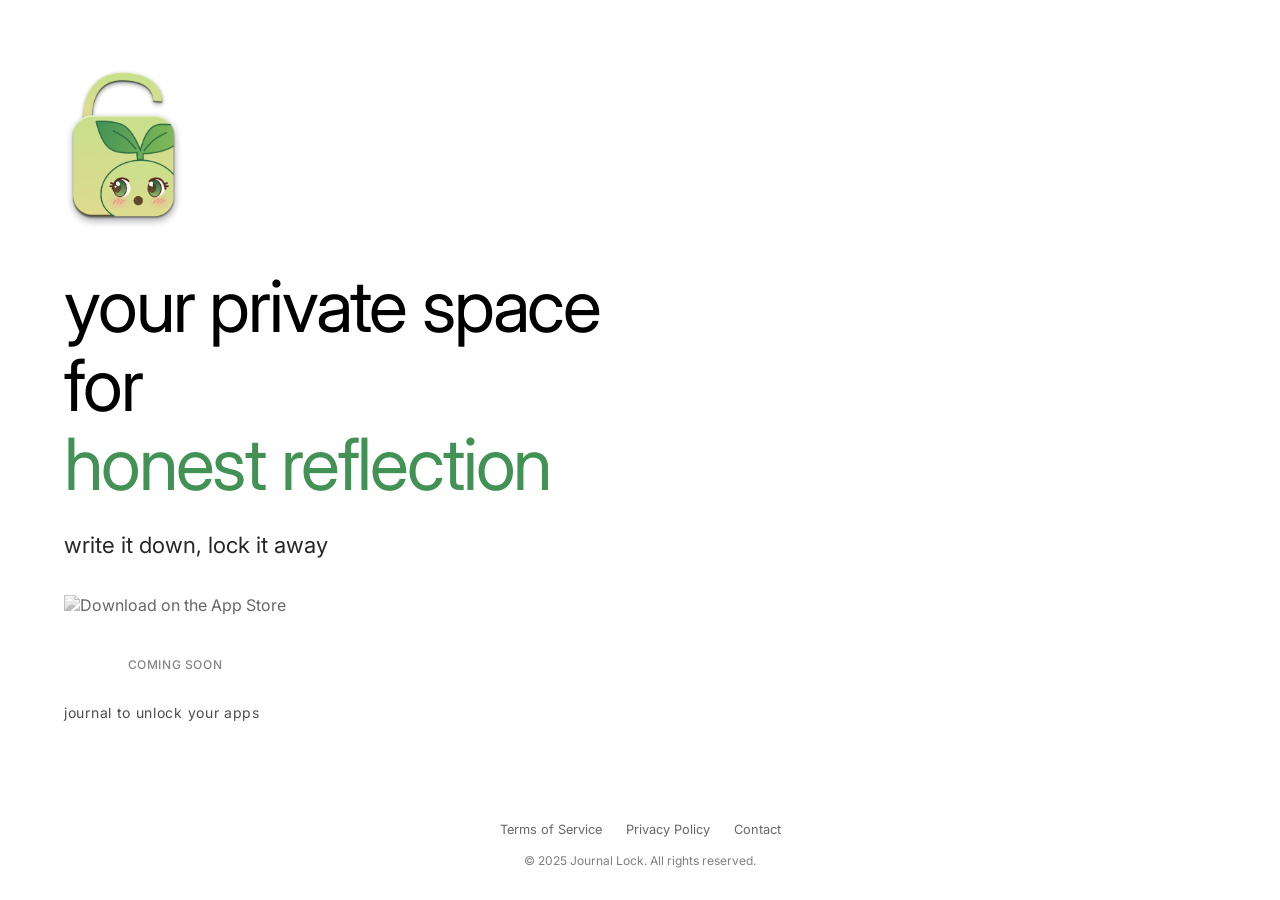
==== index.html @ 75b45924 "Initial commit: Journal Lock landing page Co-Authored-By: Claude Opus 4.6 <noreply@anthropic.com>" ====
<!DOCTYPE html>
<html lang="en">
  <head>
    <!-- Google Analytics -->
    <script async src="https://www.googletagmanager.com/gtag/js?id=G-XXXXXXXXXX"></script>
    <script>
      window.dataLayer = window.dataLayer || [];
      function gtag(){dataLayer.push(arguments);}
      gtag('js', new Date());
      gtag('config', 'G-XXXXXXXXXX');
    </script>
    <meta charset="UTF-8" />
    <meta name="viewport" content="width=device-width, initial-scale=1.0" />
    <title>Journal Lock - Your Thoughts, Secured</title>
    <meta
      name="description"
      content="Journal Lock helps you build a daily journaling habit by keeping your thoughts private and secure. Block distracting apps until you complete your daily journal entry."
    />
    <meta name="keywords" content="journaling, private diary, app blocker, habit building, daily reflection, mindfulness, personal growth, secure journal" />
    <meta name="author" content="Journal Lock" />
    <meta name="theme-color" content="#429155" />

    <!-- Favicons -->
    <link rel="icon" type="image/x-icon" href="/favicon.ico" />
    <link rel="icon" type="image/png" sizes="32x32" href="/favicon-32x32.png" />
    <link rel="icon" type="image/png" sizes="16x16" href="/favicon-16x16.png" />
    <link rel="apple-touch-icon" sizes="180x180" href="/apple-touch-icon.png" />
    <link rel="manifest" href="/site.webmanifest" />

    <!-- Open Graph -->
    <meta property="og:title" content="Journal Lock - Your Thoughts, Secured" />
    <meta
      property="og:description"
      content="Journal Lock helps you build a daily journaling habit by keeping your thoughts private and secure. Block distracting apps until you complete your daily journal entry."
    />
    <meta property="og:type" content="website" />
    <meta property="og:site_name" content="Journal Lock" />

    <!-- Twitter -->
    <meta name="twitter:card" content="summary_large_image" />
    <meta name="twitter:title" content="Journal Lock - Your Thoughts, Secured" />
    <meta
      name="twitter:description"
      content="Journal Lock helps you build a daily journaling habit by keeping your thoughts private and secure. Block distracting apps until you complete your daily journal entry."
    />

    <link rel="preconnect" href="https://fonts.googleapis.com" />
    <link rel="preconnect" href="https://fonts.gstatic.com" crossorigin />
    <link
      href="https://fonts.googleapis.com/css2?family=Inter:wght@300;400;500;600;700&display=swap"
      rel="stylesheet"
    />

    <style>
      * {
        margin: 0;
        padding: 0;
        box-sizing: border-box;
      }

      :root {
        --primary: #429155;
        --primary-light: #4da363;
        --secondary: #7bc08b;
        --bg-dark: #1e5630;
        --bg-light: #f0f9f2;
        --accent: #f59e0b;
        --text-light: #ffffff;
        --text-dark: #1e5630;
      }

      html {
        scroll-behavior: smooth;
      }

      body {
        font-family: "Inter", -apple-system, BlinkMacSystemFont, "Segoe UI",
          Roboto, sans-serif;
        background: #ffffff;
        min-height: 100vh;
        display: flex;
        flex-direction: column;
        color: #000000;
        overflow-x: hidden;
      }

      /* Sparkle animation */
      .sparkles {
        position: fixed;
        top: 0;
        left: 0;
        width: 100%;
        height: 100%;
        pointer-events: none;
        overflow: hidden;
        z-index: 0;
      }

      .sparkle {
        position: absolute;
        width: 4px;
        height: 4px;
        background: var(--accent);
        border-radius: 50%;
        animation: sparkle 3s ease-in-out infinite;
        opacity: 0;
      }

      @keyframes sparkle {
        0%,
        100% {
          opacity: 0;
          transform: scale(0);
        }
        50% {
          opacity: 1;
          transform: scale(1);
        }
      }

      .sparkle:nth-child(1) {
        top: 10%;
        left: 20%;
        animation-delay: 0s;
      }
      .sparkle:nth-child(2) {
        top: 20%;
        left: 80%;
        animation-delay: 0.5s;
      }
      .sparkle:nth-child(3) {
        top: 60%;
        left: 10%;
        animation-delay: 1s;
      }
      .sparkle:nth-child(4) {
        top: 70%;
        left: 90%;
        animation-delay: 1.5s;
      }
      .sparkle:nth-child(5) {
        top: 30%;
        left: 50%;
        animation-delay: 2s;
      }
      .sparkle:nth-child(6) {
        top: 80%;
        left: 30%;
        animation-delay: 0.3s;
      }
      .sparkle:nth-child(7) {
        top: 15%;
        left: 60%;
        animation-delay: 0.8s;
      }
      .sparkle:nth-child(8) {
        top: 50%;
        left: 85%;
        animation-delay: 1.3s;
      }
      .sparkle:nth-child(9) {
        top: 85%;
        left: 70%;
        animation-delay: 1.8s;
      }
      .sparkle:nth-child(10) {
        top: 40%;
        left: 15%;
        animation-delay: 2.3s;
      }

      main {
        flex: 1;
        display: flex;
        align-items: center;
        justify-content: center;
        padding: 2rem 4rem;
        position: relative;
        z-index: 1;
        max-width: 1400px;
        margin: 0 auto;
        width: 100%;
        gap: 4rem;
      }

      .hero {
        flex: 1;
        max-width: 550px;
        animation: fadeInUp 1s ease-out;
      }

      @keyframes fadeInUp {
        from {
          opacity: 0;
          transform: translateY(30px);
        }
        to {
          opacity: 1;
          transform: translateY(0);
        }
      }

      .logo {
        margin-bottom: 2rem;
      }

      .logo img {
        width: 120px;
        height: auto;
      }

      .headline {
        font-size: clamp(2.5rem, 6vw, 4.5rem);
        font-weight: 400;
        line-height: 1.1;
        margin-bottom: 1.5rem;
        letter-spacing: -0.03em;
      }

      .headline .highlight {
        color: var(--primary);
        display: block;
      }

      .subheadline {
        font-size: clamp(1.1rem, 2vw, 1.4rem);
        font-weight: 400;
        opacity: 0.85;
        margin-bottom: 2rem;
        line-height: 1.6;
      }

      .phone-section {
        flex: 1;
        display: flex;
        align-items: center;
        justify-content: center;
        animation: fadeInUp 1s ease-out 0.2s both;
      }

      .phone-container {
        border-radius: 40px;
        overflow: hidden;
        display: flex;
        align-items: center;
        justify-content: center;
      }

      .phone-container video {
        width: 100%;
        max-width: 400px;
        height: auto;
        display: block;
        border-radius: 40px;
      }

      .cta-button {
        display: inline-flex;
        flex-direction: column;
        align-items: center;
        gap: 0.5rem;
        cursor: not-allowed;
        opacity: 0.6;
      }

      .cta-button img {
        height: 54px;
        width: auto;
        filter: grayscale(100%);
      }

      .cta-button .coming-soon {
        font-size: 0.75rem;
        font-weight: 500;
        letter-spacing: 0.05em;
        text-transform: uppercase;
        opacity: 0.8;
      }

      .tagline {
        font-size: 0.875rem;
        font-weight: 400;
        opacity: 0.7;
        letter-spacing: 0.05em;
        margin-top: 2rem;
      }

      footer {
        padding: 2rem;
        text-align: center;
        position: relative;
        z-index: 1;
      }

      .footer-links {
        display: flex;
        justify-content: center;
        gap: 1.5rem;
        flex-wrap: wrap;
        margin-bottom: 1rem;
      }

      .footer-links a {
        color: #000000;
        text-decoration: none;
        font-size: 0.8rem;
        opacity: 0.6;
        transition: opacity 0.3s ease;
      }

      .footer-links a:hover {
        opacity: 1;
      }

      .copyright {
        font-size: 0.75rem;
        opacity: 0.5;
      }

      /* Tablet */
      @media (max-width: 1024px) {
        main {
          padding: 2rem;
          gap: 2rem;
        }

        .phone-container video {
          max-width: 340px;
        }
      }

      /* Mobile */
      @media (max-width: 768px) {
        main {
          flex-direction: column;
          padding: 2rem 1.5rem;
          gap: 2.5rem;
          text-align: center;
        }

        .hero {
          order: 1;
        }

        .logo {
          text-align: center;
        }

        .logo img {
          width: 100px;
        }

        .phone-section {
          order: 2;
        }

        .phone-container {
          border-radius: 30px;
        }

        .phone-container video {
          max-width: 280px;
          border-radius: 30px;
        }

        .footer-links {
          gap: 1rem;
        }
      }
    </style>
  </head>
  <body>
    <!-- Sparkle effects -->
    <div class="sparkles">
      <div class="sparkle"></div>
      <div class="sparkle"></div>
      <div class="sparkle"></div>
      <div class="sparkle"></div>
      <div class="sparkle"></div>
      <div class="sparkle"></div>
      <div class="sparkle"></div>
      <div class="sparkle"></div>
      <div class="sparkle"></div>
      <div class="sparkle"></div>
    </div>

    <main>
      <div class="hero">
        <div class="logo">
          <img src="journal-lock.png" alt="Journal Lock" />
        </div>

        <h1 class="headline">your private space for<span class="highlight">honest reflection</span></h1>

        <p class="subheadline">write it down, lock it away</p>

        <div class="cta-button">
          <img
            src="https://developer.apple.com/assets/elements/badges/download-on-the-app-store.svg"
            alt="Download on the App Store"
          />
          <span class="coming-soon">Coming Soon</span>
        </div>

        <p class="tagline">journal to unlock your apps</p>
      </div>

      <div class="phone-section">
        <div class="phone-container">
          <video autoplay loop muted playsinline>
            <source src="journal_lock_demo_web.mp4" type="video/mp4" />
          </video>
        </div>
      </div>
    </main>

    <footer>
      <nav class="footer-links">
        <a href="terms.html">Terms of Service</a>
        <a href="privacy.html">Privacy Policy</a>
        <a href="mailto:support@journallock.app">Contact</a>
      </nav>
      <p class="copyright">&copy; 2025 Journal Lock. All rights reserved.</p>
    </footer>
  </body>
</html>
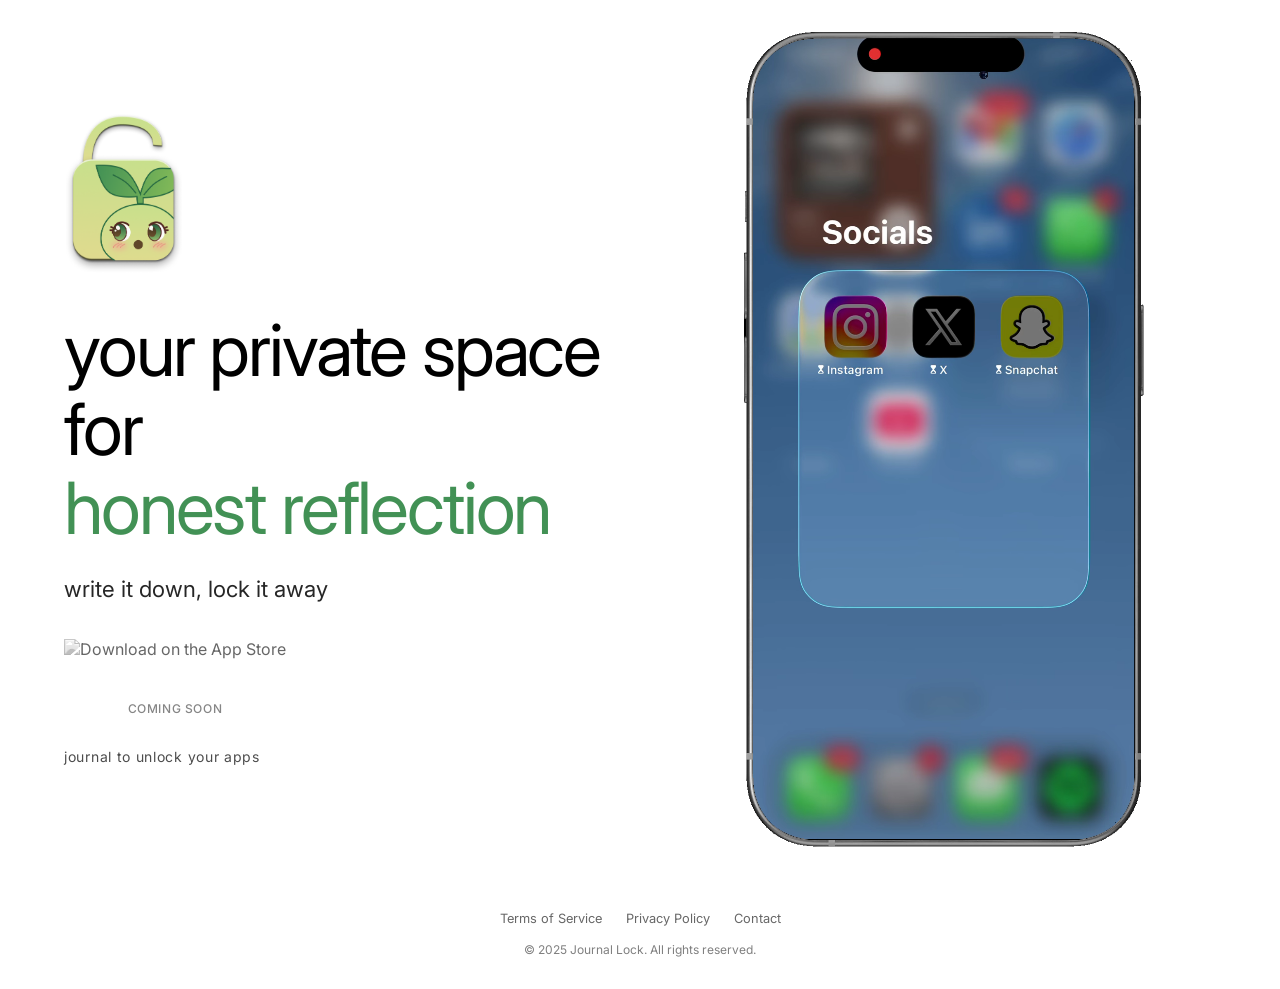
==== commit f5147333: "Update hero video to transparent WebM promo Switch from journal_lock_demo_web.mp4 to journal_lock_pr" ====
--- a/index.html
+++ b/index.html
@@ -244,6 +244,7 @@
         display: flex;
         align-items: center;
         justify-content: center;
+        background: transparent;
       }
 
       .phone-container video {
@@ -252,6 +253,7 @@
         height: auto;
         display: block;
         border-radius: 40px;
+        background: transparent;
       }
 
       .cta-button {
@@ -408,7 +410,7 @@
       <div class="phone-section">
         <div class="phone-container">
           <video autoplay loop muted playsinline>
-            <source src="journal_lock_demo_web.mp4" type="video/mp4" />
+            <source src="journal_lock_promo_transparent.webm" type="video/webm" />
           </video>
         </div>
       </div>
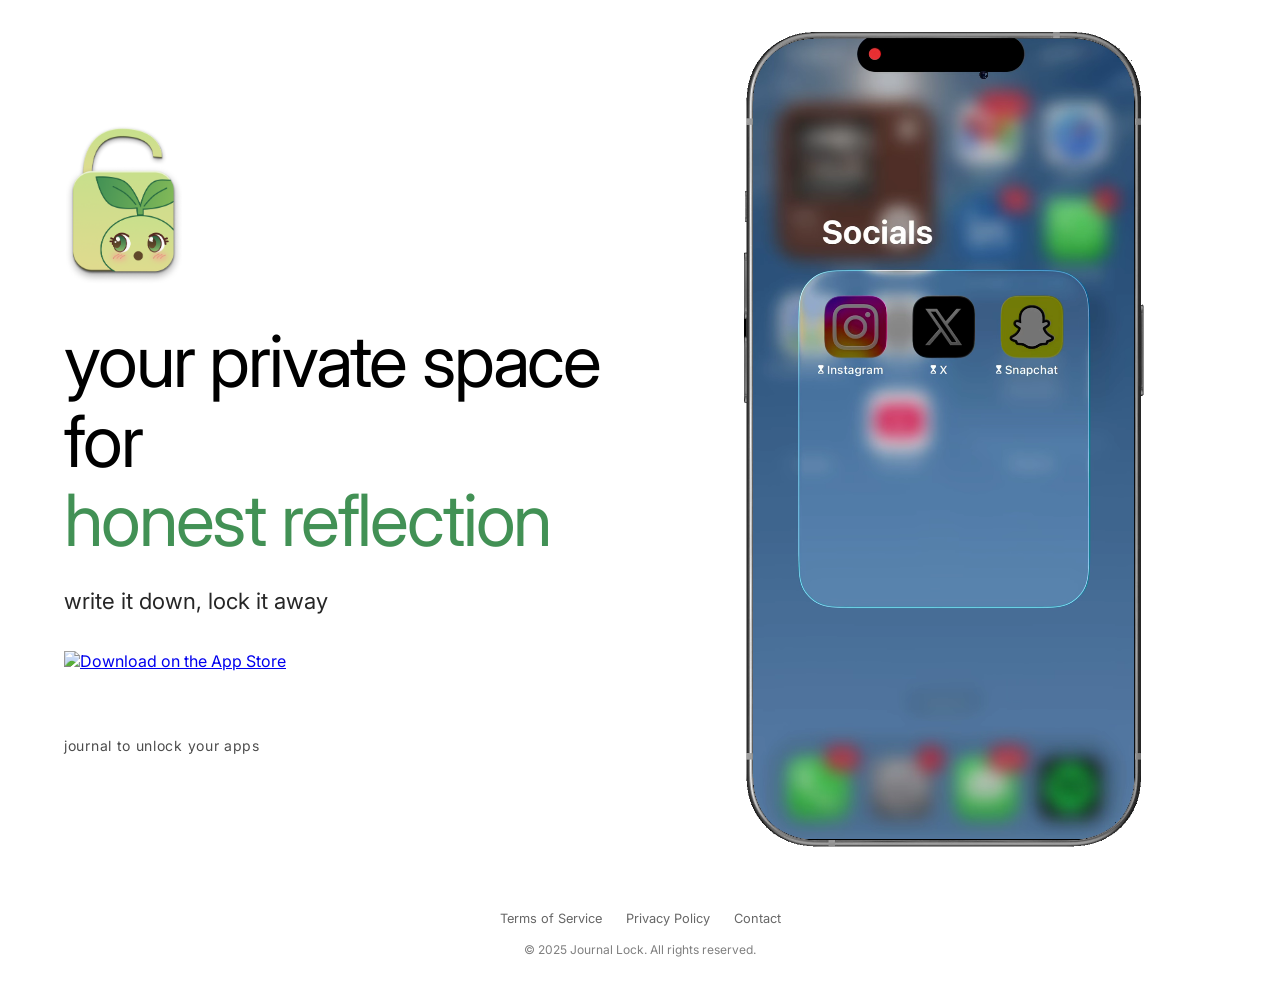
==== commit 1e900146: "Link CTA to App Store now that we're live Co-Authored-By: Claude Opus 4.6 <noreply@anthropic.com>" ====
--- a/index.html
+++ b/index.html
@@ -258,25 +258,12 @@
 
       .cta-button {
         display: inline-flex;
-        flex-direction: column;
         align-items: center;
-        gap: 0.5rem;
-        cursor: not-allowed;
-        opacity: 0.6;
       }
 
       .cta-button img {
         height: 54px;
         width: auto;
-        filter: grayscale(100%);
-      }
-
-      .cta-button .coming-soon {
-        font-size: 0.75rem;
-        font-weight: 500;
-        letter-spacing: 0.05em;
-        text-transform: uppercase;
-        opacity: 0.8;
       }
 
       .tagline {
@@ -396,13 +383,12 @@
 
         <p class="subheadline">write it down, lock it away</p>
 
-        <div class="cta-button">
+        <a class="cta-button" href="https://apps.apple.com/in/app/journallock-write-focus/id6759090015" target="_blank" rel="noopener noreferrer">
           <img
             src="https://developer.apple.com/assets/elements/badges/download-on-the-app-store.svg"
             alt="Download on the App Store"
           />
-          <span class="coming-soon">Coming Soon</span>
-        </div>
+        </a>
 
         <p class="tagline">journal to unlock your apps</p>
       </div>
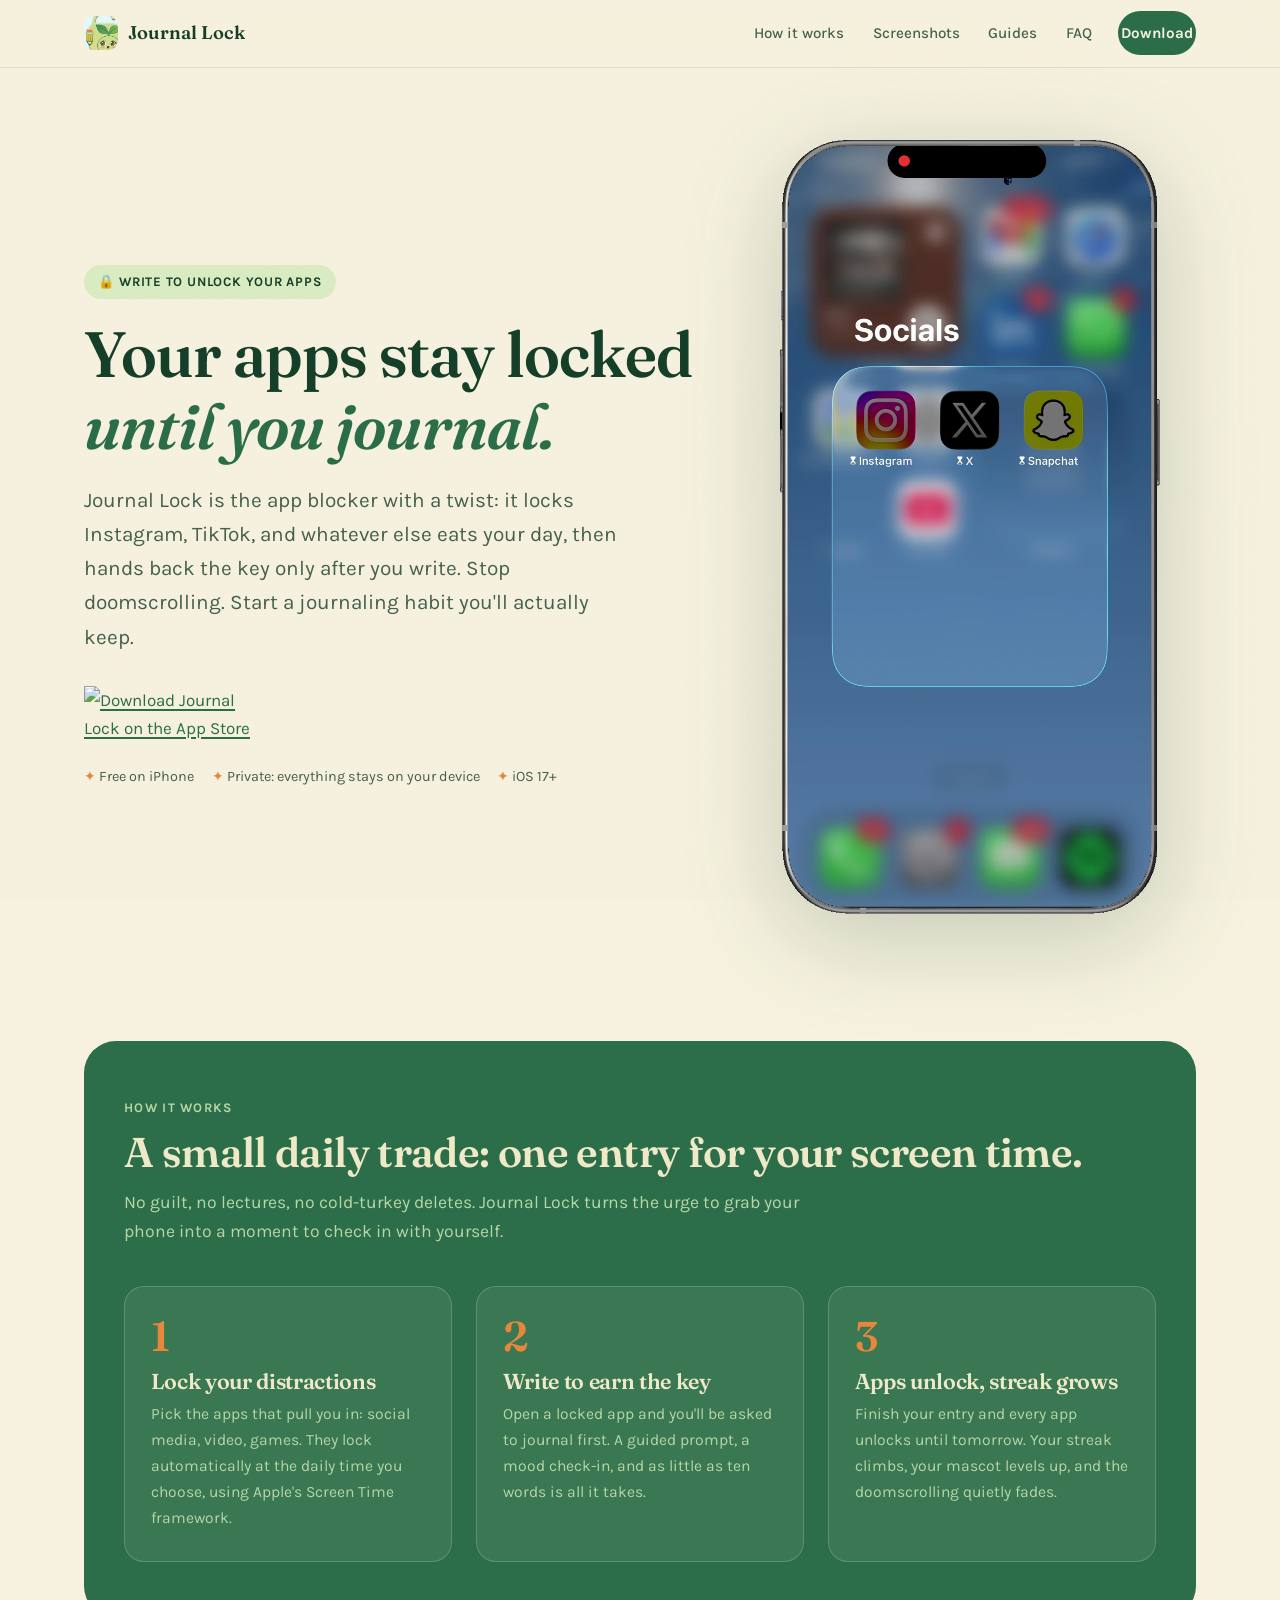
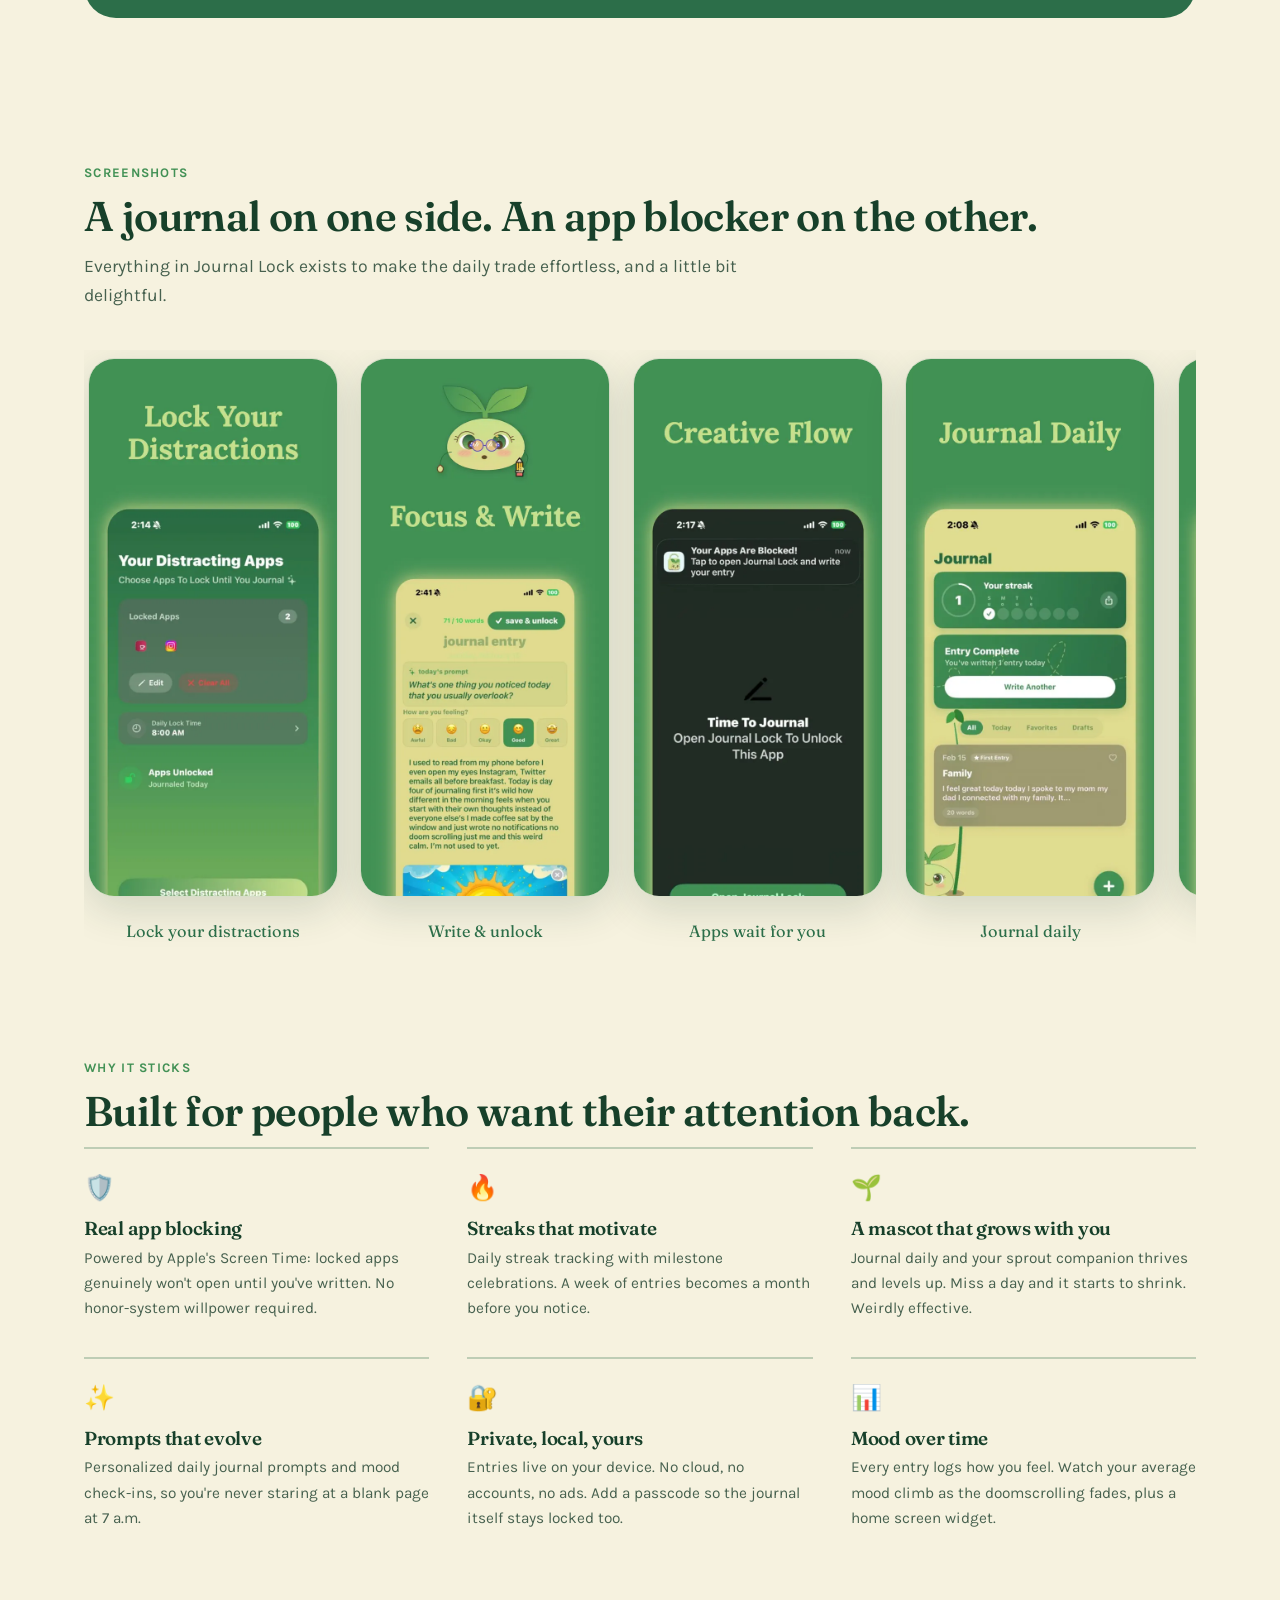
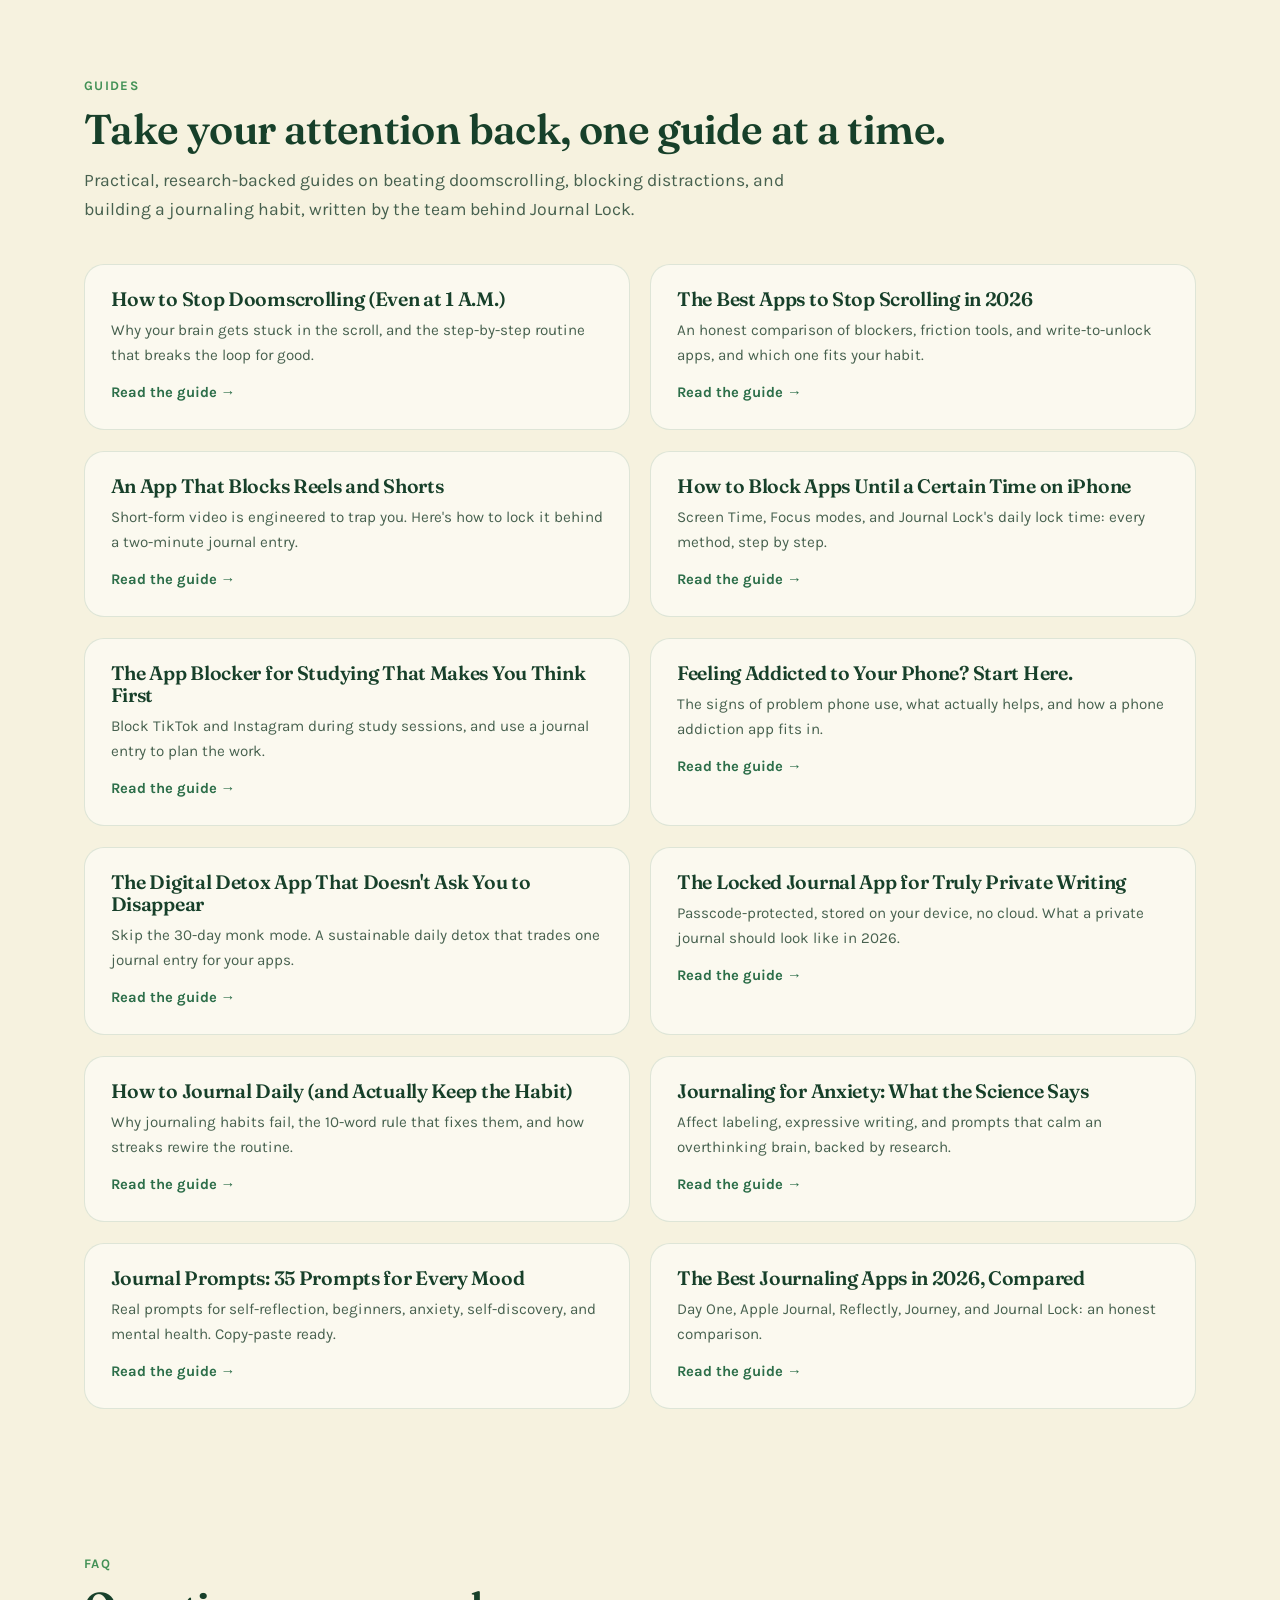
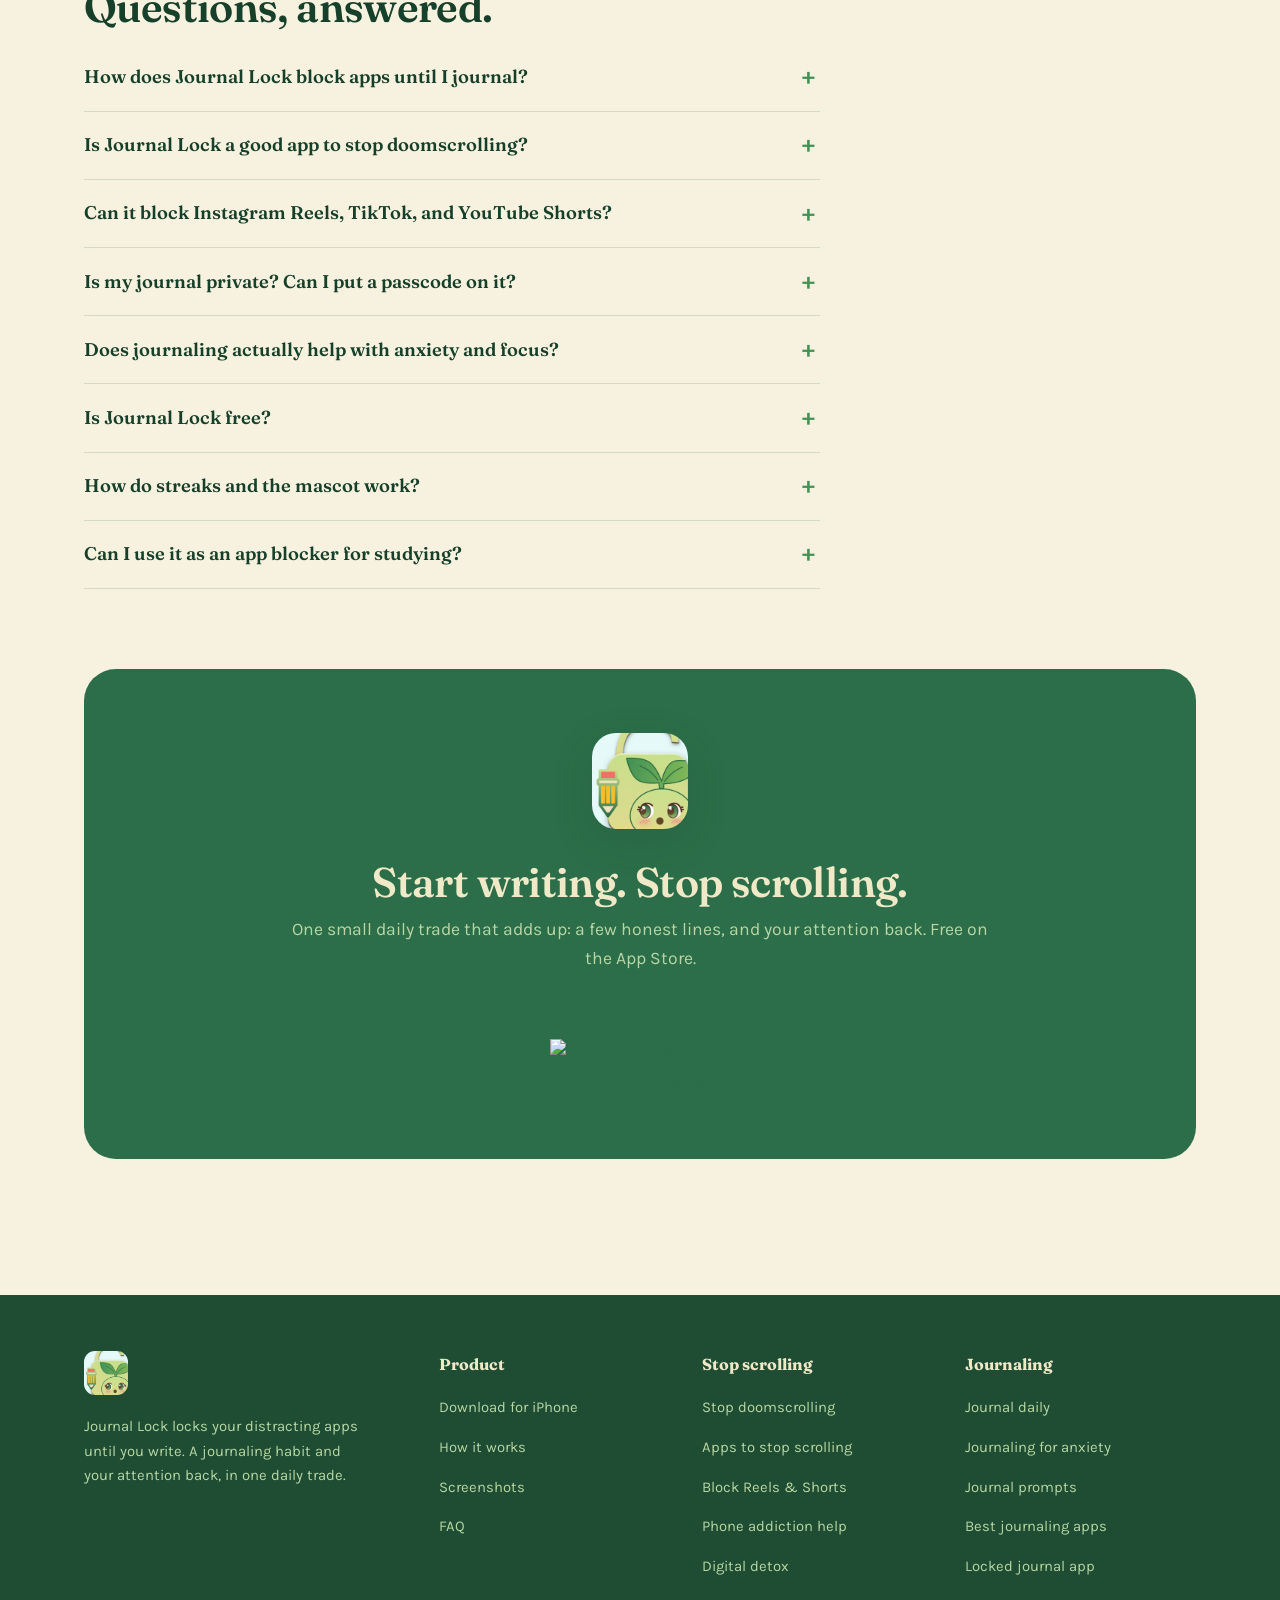
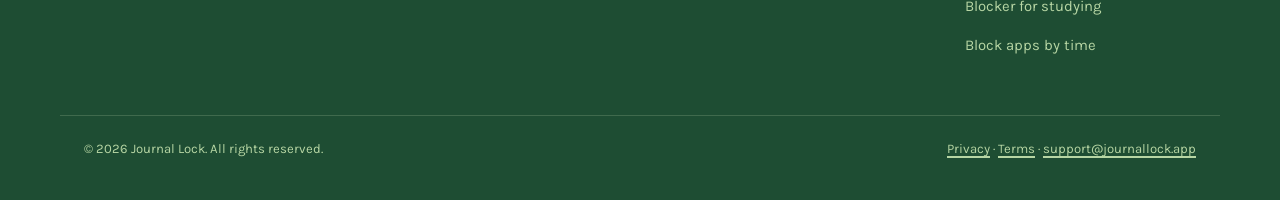
==== commit b3b545b1: "Rebuild landing page as full SEO site with 12 keyword guides Replaces the single-screen landing page" ====
--- a/index.html
+++ b/index.html
@@ -1,414 +1,517 @@
 <!DOCTYPE html>
 <html lang="en">
-  <head>
-    <!-- Google Analytics -->
-    <script async src="https://www.googletagmanager.com/gtag/js?id=G-XXXXXXXXXX"></script>
-    <script>
-      window.dataLayer = window.dataLayer || [];
-      function gtag(){dataLayer.push(arguments);}
-      gtag('js', new Date());
-      gtag('config', 'G-XXXXXXXXXX');
-    </script>
-    <meta charset="UTF-8" />
-    <meta name="viewport" content="width=device-width, initial-scale=1.0" />
-    <title>Journal Lock - Your Thoughts, Secured</title>
-    <meta
-      name="description"
-      content="Journal Lock helps you build a daily journaling habit by keeping your thoughts private and secure. Block distracting apps until you complete your daily journal entry."
-    />
-    <meta name="keywords" content="journaling, private diary, app blocker, habit building, daily reflection, mindfulness, personal growth, secure journal" />
-    <meta name="author" content="Journal Lock" />
-    <meta name="theme-color" content="#429155" />
-
-    <!-- Favicons -->
-    <link rel="icon" type="image/x-icon" href="/favicon.ico" />
-    <link rel="icon" type="image/png" sizes="32x32" href="/favicon-32x32.png" />
-    <link rel="icon" type="image/png" sizes="16x16" href="/favicon-16x16.png" />
-    <link rel="apple-touch-icon" sizes="180x180" href="/apple-touch-icon.png" />
-    <link rel="manifest" href="/site.webmanifest" />
-
-    <!-- Open Graph -->
-    <meta property="og:title" content="Journal Lock - Your Thoughts, Secured" />
-    <meta
-      property="og:description"
-      content="Journal Lock helps you build a daily journaling habit by keeping your thoughts private and secure. Block distracting apps until you complete your daily journal entry."
-    />
-    <meta property="og:type" content="website" />
-    <meta property="og:site_name" content="Journal Lock" />
-
-    <!-- Twitter -->
-    <meta name="twitter:card" content="summary_large_image" />
-    <meta name="twitter:title" content="Journal Lock - Your Thoughts, Secured" />
-    <meta
-      name="twitter:description"
-      content="Journal Lock helps you build a daily journaling habit by keeping your thoughts private and secure. Block distracting apps until you complete your daily journal entry."
-    />
-
-    <link rel="preconnect" href="https://fonts.googleapis.com" />
-    <link rel="preconnect" href="https://fonts.gstatic.com" crossorigin />
-    <link
-      href="https://fonts.googleapis.com/css2?family=Inter:wght@300;400;500;600;700&display=swap"
-      rel="stylesheet"
-    />
-
-    <style>
-      * {
-        margin: 0;
-        padding: 0;
-        box-sizing: border-box;
+<head>
+  <meta charset="UTF-8" />
+  <meta name="viewport" content="width=device-width, initial-scale=1.0" />
+  <title>Journal Lock — Lock Distracting Apps Until You Journal | Stop Doomscrolling</title>
+  <meta name="description" content="The app blocker with a twist: your apps stay locked until you write a journal entry. Stop doomscrolling and build a journaling habit that sticks. Free on iPhone." />
+  <meta name="author" content="Journal Lock" />
+  <meta name="theme-color" content="#2c6e49" />
+  <link rel="canonical" href="https://journallock.app/" />
+  <meta name="robots" content="index, follow, max-image-preview:large, max-snippet:-1" />
+
+  <!-- Favicons -->
+  <link rel="icon" type="image/x-icon" href="/favicon.ico" />
+  <link rel="icon" type="image/png" sizes="32x32" href="/favicon-32x32.png" />
+  <link rel="icon" type="image/png" sizes="16x16" href="/favicon-16x16.png" />
+  <link rel="apple-touch-icon" sizes="180x180" href="/apple-touch-icon.png" />
+  <link rel="manifest" href="/site.webmanifest" />
+
+  <!-- Open Graph -->
+  <meta property="og:title" content="Journal Lock — Lock Distracting Apps Until You Journal" />
+  <meta property="og:description" content="The app blocker with a twist: your apps stay locked until you write. Stop doomscrolling and build a journaling habit that sticks. Free on iPhone." />
+  <meta property="og:type" content="website" />
+  <meta property="og:url" content="https://journallock.app/" />
+  <meta property="og:site_name" content="Journal Lock" />
+  <meta property="og:locale" content="en_US" />
+  <meta property="og:image" content="https://journallock.app/og-image.png" />
+  <meta property="og:image:width" content="1200" />
+  <meta property="og:image:height" content="630" />
+  <meta property="og:image:alt" content="Journal Lock — your apps stay locked until you journal" />
+
+  <!-- Twitter -->
+  <meta name="twitter:card" content="summary_large_image" />
+  <meta name="twitter:title" content="Journal Lock — Lock Distracting Apps Until You Journal" />
+  <meta name="twitter:description" content="The app blocker with a twist: your apps stay locked until you write. Stop doomscrolling and build a journaling habit that sticks." />
+  <meta name="twitter:image" content="https://journallock.app/og-image.png" />
+
+  <!-- Apple Smart App Banner -->
+  <meta name="apple-itunes-app" content="app-id=6759090015" />
+
+  <link rel="preconnect" href="https://fonts.googleapis.com" />
+  <link rel="preconnect" href="https://fonts.gstatic.com" crossorigin />
+  <link href="https://fonts.googleapis.com/css2?family=Fraunces:ital,opsz,wght@0,9..144,400;0,9..144,600;1,9..144,400;1,9..144,600&family=Karla:wght@400;500;700&display=swap" rel="stylesheet" />
+  <link rel="stylesheet" href="/styles.css" />
+
+  <!-- Google Analytics -->
+  <script async src="https://www.googletagmanager.com/gtag/js?id=G-XXXXXXXXXX"></script>
+  <script>
+    window.dataLayer = window.dataLayer || [];
+    function gtag(){dataLayer.push(arguments);}
+    gtag('js', new Date());
+    gtag('config', 'G-XXXXXXXXXX');
+  </script>
+
+  <script type="application/ld+json">
+  {
+    "@context": "https://schema.org",
+    "@graph": [
+      {
+        "@type": "Organization",
+        "@id": "https://journallock.app/#org",
+        "name": "Journal Lock",
+        "url": "https://journallock.app/",
+        "logo": { "@type": "ImageObject", "url": "https://journallock.app/apple-touch-icon.png" },
+        "sameAs": ["https://apps.apple.com/us/app/journal-lock-focus-detox/id6759090015"]
+      },
+      {
+        "@type": "WebSite",
+        "@id": "https://journallock.app/#website",
+        "url": "https://journallock.app/",
+        "name": "Journal Lock",
+        "publisher": { "@id": "https://journallock.app/#org" }
+      },
+      {
+        "@type": ["MobileApplication", "SoftwareApplication"],
+        "@id": "https://journallock.app/#app",
+        "name": "Journal Lock: Focus & Detox",
+        "alternateName": "Journal Lock",
+        "operatingSystem": "iOS 17.0 or later",
+        "applicationCategory": "LifestyleApplication",
+        "description": "Journal Lock locks your most distracting apps and hands you the key only after you write a journal entry. Stop doomscrolling, reduce screen time, and build a daily journaling habit.",
+        "url": "https://journallock.app/",
+        "installUrl": "https://apps.apple.com/us/app/journal-lock-focus-detox/id6759090015",
+        "image": "https://journallock.app/apple-touch-icon.png",
+        "screenshot": [
+          "https://journallock.app/assets/screenshot-1.webp",
+          "https://journallock.app/assets/screenshot-2.webp",
+          "https://journallock.app/assets/screenshot-3.webp",
+          "https://journallock.app/assets/screenshot-4.webp"
+        ],
+        "offers": {
+          "@type": "Offer",
+          "price": "0",
+          "priceCurrency": "USD",
+          "description": "Free to download. Journal Lock Pro available as an optional subscription."
+        },
+        "author": { "@id": "https://journallock.app/#org" }
+      },
+      {
+        "@type": "WebPage",
+        "@id": "https://journallock.app/#webpage",
+        "url": "https://journallock.app/",
+        "name": "Journal Lock — Lock Distracting Apps Until You Journal",
+        "isPartOf": { "@id": "https://journallock.app/#website" },
+        "about": { "@id": "https://journallock.app/#app" }
+      },
+      {
+        "@type": "FAQPage",
+        "@id": "https://journallock.app/#faq",
+        "mainEntity": [
+          {
+            "@type": "Question",
+            "name": "How does Journal Lock block apps until I journal?",
+            "acceptedAnswer": { "@type": "Answer", "text": "Journal Lock uses Apple's Screen Time framework to lock the apps you choose at a daily time you set. When you open a locked app, you see a shield asking you to journal first. Write a short entry in Journal Lock (as little as ten words) and every locked app unlocks until your next lock time." }
+          },
+          {
+            "@type": "Question",
+            "name": "Is Journal Lock a good app to stop doomscrolling?",
+            "acceptedAnswer": { "@type": "Answer", "text": "Yes. Journal Lock is built specifically to stop doomscrolling. Instead of just blocking feeds, it replaces the scroll urge with a two-minute journaling ritual. You still get your apps back every day, but only after checking in with yourself first, which breaks the autopilot loop that drives doomscrolling." }
+          },
+          {
+            "@type": "Question",
+            "name": "Can Journal Lock block Instagram Reels, TikTok, and YouTube Shorts?",
+            "acceptedAnswer": { "@type": "Answer", "text": "Journal Lock can lock any app on your iPhone, including Instagram, TikTok, and YouTube. Lock the whole app until you've journaled; short-form video is the most common thing our users lock." }
+          },
+          {
+            "@type": "Question",
+            "name": "Is my journal private? Can I put a passcode on it?",
+            "acceptedAnswer": { "@type": "Answer", "text": "Every entry is stored locally on your device: no cloud uploads, no accounts, no data mining, no ads. You can also set a separate passcode so the journal itself stays locked away from anyone who picks up your phone." }
+          },
+          {
+            "@type": "Question",
+            "name": "Does journaling actually help with anxiety and focus?",
+            "acceptedAnswer": { "@type": "Answer", "text": "Research on 'affect labeling' shows that putting feelings into words measurably calms the brain's stress response. Consistent journaling is linked to reduced anxiety, better focus, and stronger emotional resilience. Journal Lock's job is making sure you actually do it daily." }
+          },
+          {
+            "@type": "Question",
+            "name": "Is Journal Lock free?",
+            "acceptedAnswer": { "@type": "Answer", "text": "Journal Lock is free to download and use. Journal Lock Pro is an optional subscription ($5.99/week or $79.99/year with a 3-day free trial) that unlocks unlimited entries, premium themes, and advanced features." }
+          },
+          {
+            "@type": "Question",
+            "name": "How do streaks and the mascot work?",
+            "acceptedAnswer": { "@type": "Answer", "text": "Every day you journal extends your streak and feeds your sprout mascot, which gains health and levels up. Miss a day and it starts to shrink. Milestone celebrations mark your progress. It's a small thing, but it makes the daily habit stick." }
+          },
+          {
+            "@type": "Question",
+            "name": "Can I use Journal Lock as an app blocker for studying?",
+            "acceptedAnswer": { "@type": "Answer", "text": "Yes. Set your lock time before your study block, and your distracting apps stay locked until you've journaled; many students use the entry itself to plan the session. One tap re-locks apps any time you need to focus." }
+          }
+        ]
       }
-
-      :root {
-        --primary: #429155;
-        --primary-light: #4da363;
-        --secondary: #7bc08b;
-        --bg-dark: #1e5630;
-        --bg-light: #f0f9f2;
-        --accent: #f59e0b;
-        --text-light: #ffffff;
-        --text-dark: #1e5630;
-      }
-
-      html {
-        scroll-behavior: smooth;
-      }
-
-      body {
-        font-family: "Inter", -apple-system, BlinkMacSystemFont, "Segoe UI",
-          Roboto, sans-serif;
-        background: #ffffff;
-        min-height: 100vh;
-        display: flex;
-        flex-direction: column;
-        color: #000000;
-        overflow-x: hidden;
-      }
-
-      /* Sparkle animation */
-      .sparkles {
-        position: fixed;
-        top: 0;
-        left: 0;
-        width: 100%;
-        height: 100%;
-        pointer-events: none;
-        overflow: hidden;
-        z-index: 0;
-      }
-
-      .sparkle {
-        position: absolute;
-        width: 4px;
-        height: 4px;
-        background: var(--accent);
-        border-radius: 50%;
-        animation: sparkle 3s ease-in-out infinite;
-        opacity: 0;
-      }
-
-      @keyframes sparkle {
-        0%,
-        100% {
-          opacity: 0;
-          transform: scale(0);
-        }
-        50% {
-          opacity: 1;
-          transform: scale(1);
-        }
-      }
-
-      .sparkle:nth-child(1) {
-        top: 10%;
-        left: 20%;
-        animation-delay: 0s;
-      }
-      .sparkle:nth-child(2) {
-        top: 20%;
-        left: 80%;
-        animation-delay: 0.5s;
-      }
-      .sparkle:nth-child(3) {
-        top: 60%;
-        left: 10%;
-        animation-delay: 1s;
-      }
-      .sparkle:nth-child(4) {
-        top: 70%;
-        left: 90%;
-        animation-delay: 1.5s;
-      }
-      .sparkle:nth-child(5) {
-        top: 30%;
-        left: 50%;
-        animation-delay: 2s;
-      }
-      .sparkle:nth-child(6) {
-        top: 80%;
-        left: 30%;
-        animation-delay: 0.3s;
-      }
-      .sparkle:nth-child(7) {
-        top: 15%;
-        left: 60%;
-        animation-delay: 0.8s;
-      }
-      .sparkle:nth-child(8) {
-        top: 50%;
-        left: 85%;
-        animation-delay: 1.3s;
-      }
-      .sparkle:nth-child(9) {
-        top: 85%;
-        left: 70%;
-        animation-delay: 1.8s;
-      }
-      .sparkle:nth-child(10) {
-        top: 40%;
-        left: 15%;
-        animation-delay: 2.3s;
-      }
-
-      main {
-        flex: 1;
-        display: flex;
-        align-items: center;
-        justify-content: center;
-        padding: 2rem 4rem;
-        position: relative;
-        z-index: 1;
-        max-width: 1400px;
-        margin: 0 auto;
-        width: 100%;
-        gap: 4rem;
-      }
-
-      .hero {
-        flex: 1;
-        max-width: 550px;
-        animation: fadeInUp 1s ease-out;
-      }
-
-      @keyframes fadeInUp {
-        from {
-          opacity: 0;
-          transform: translateY(30px);
-        }
-        to {
-          opacity: 1;
-          transform: translateY(0);
-        }
-      }
-
-      .logo {
-        margin-bottom: 2rem;
-      }
-
-      .logo img {
-        width: 120px;
-        height: auto;
-      }
-
-      .headline {
-        font-size: clamp(2.5rem, 6vw, 4.5rem);
-        font-weight: 400;
-        line-height: 1.1;
-        margin-bottom: 1.5rem;
-        letter-spacing: -0.03em;
-      }
-
-      .headline .highlight {
-        color: var(--primary);
-        display: block;
-      }
-
-      .subheadline {
-        font-size: clamp(1.1rem, 2vw, 1.4rem);
-        font-weight: 400;
-        opacity: 0.85;
-        margin-bottom: 2rem;
-        line-height: 1.6;
-      }
-
-      .phone-section {
-        flex: 1;
-        display: flex;
-        align-items: center;
-        justify-content: center;
-        animation: fadeInUp 1s ease-out 0.2s both;
-      }
-
-      .phone-container {
-        border-radius: 40px;
-        overflow: hidden;
-        display: flex;
-        align-items: center;
-        justify-content: center;
-        background: transparent;
-      }
-
-      .phone-container video {
-        width: 100%;
-        max-width: 400px;
-        height: auto;
-        display: block;
-        border-radius: 40px;
-        background: transparent;
-      }
-
-      .cta-button {
-        display: inline-flex;
-        align-items: center;
-      }
-
-      .cta-button img {
-        height: 54px;
-        width: auto;
-      }
-
-      .tagline {
-        font-size: 0.875rem;
-        font-weight: 400;
-        opacity: 0.7;
-        letter-spacing: 0.05em;
-        margin-top: 2rem;
-      }
-
-      footer {
-        padding: 2rem;
-        text-align: center;
-        position: relative;
-        z-index: 1;
-      }
-
-      .footer-links {
-        display: flex;
-        justify-content: center;
-        gap: 1.5rem;
-        flex-wrap: wrap;
-        margin-bottom: 1rem;
-      }
-
-      .footer-links a {
-        color: #000000;
-        text-decoration: none;
-        font-size: 0.8rem;
-        opacity: 0.6;
-        transition: opacity 0.3s ease;
-      }
-
-      .footer-links a:hover {
-        opacity: 1;
-      }
-
-      .copyright {
-        font-size: 0.75rem;
-        opacity: 0.5;
-      }
-
-      /* Tablet */
-      @media (max-width: 1024px) {
-        main {
-          padding: 2rem;
-          gap: 2rem;
-        }
-
-        .phone-container video {
-          max-width: 340px;
-        }
-      }
-
-      /* Mobile */
-      @media (max-width: 768px) {
-        main {
-          flex-direction: column;
-          padding: 2rem 1.5rem;
-          gap: 2.5rem;
-          text-align: center;
-        }
-
-        .hero {
-          order: 1;
-        }
-
-        .logo {
-          text-align: center;
-        }
-
-        .logo img {
-          width: 100px;
-        }
-
-        .phone-section {
-          order: 2;
-        }
-
-        .phone-container {
-          border-radius: 30px;
-        }
-
-        .phone-container video {
-          max-width: 280px;
-          border-radius: 30px;
-        }
-
-        .footer-links {
-          gap: 1rem;
-        }
-      }
-    </style>
-  </head>
-  <body>
-    <!-- Sparkle effects -->
-    <div class="sparkles">
-      <div class="sparkle"></div>
-      <div class="sparkle"></div>
-      <div class="sparkle"></div>
-      <div class="sparkle"></div>
-      <div class="sparkle"></div>
-      <div class="sparkle"></div>
-      <div class="sparkle"></div>
-      <div class="sparkle"></div>
-      <div class="sparkle"></div>
-      <div class="sparkle"></div>
-    </div>
-
-    <main>
-      <div class="hero">
-        <div class="logo">
-          <img src="journal-lock.png" alt="Journal Lock" />
-        </div>
-
-        <h1 class="headline">your private space for<span class="highlight">honest reflection</span></h1>
-
-        <p class="subheadline">write it down, lock it away</p>
-
-        <a class="cta-button" href="https://apps.apple.com/in/app/journallock-write-focus/id6759090015" target="_blank" rel="noopener noreferrer">
-          <img
-            src="https://developer.apple.com/assets/elements/badges/download-on-the-app-store.svg"
-            alt="Download on the App Store"
-          />
-        </a>
-
-        <p class="tagline">journal to unlock your apps</p>
-      </div>
-
-      <div class="phone-section">
-        <div class="phone-container">
-          <video autoplay loop muted playsinline>
-            <source src="journal_lock_promo_transparent.webm" type="video/webm" />
-          </video>
-        </div>
-      </div>
-    </main>
-
-    <footer>
-      <nav class="footer-links">
-        <a href="terms.html">Terms of Service</a>
-        <a href="privacy.html">Privacy Policy</a>
-        <a href="mailto:support@journallock.app">Contact</a>
-      </nav>
-      <p class="copyright">&copy; 2025 Journal Lock. All rights reserved.</p>
-    </footer>
-  </body>
+    ]
+  }
+  </script>
+</head>
+<body>
+
+  <a class="skip-link" href="#main">Skip to content</a>
+
+  <nav class="nav" aria-label="Main">
+    <div class="nav-inner">
+      <a class="nav-logo" href="/">
+        <img src="/assets/app-icon.png" alt="Journal Lock app icon" width="34" height="34" />
+        Journal Lock
+      </a>
+      <div class="nav-links">
+        <a href="#how-it-works">How it works</a>
+        <a href="#screenshots">Screenshots</a>
+        <a class="nav-guides" href="#guides">Guides</a>
+        <a href="#faq">FAQ</a>
+        <a class="nav-cta" href="https://apps.apple.com/us/app/journal-lock-focus-detox/id6759090015">Download</a>
+      </div>
+    </div>
+  </nav>
+
+  <!-- ============ HERO ============ -->
+  <main id="main"><header class="hero" id="download">
+    <div class="wrap hero-grid">
+      <div>
+        <span class="hero-eyebrow rise">🔒 Write to unlock your apps</span>
+        <h1 class="rise rise-2">Your apps stay locked <em>until you journal.</em></h1>
+        <p class="hero-subtitle rise rise-3">Journal Lock is the app blocker with a twist: it locks Instagram, TikTok, and whatever else eats your day, then hands back the key only after you write. Stop doomscrolling. Start a journaling habit you'll actually keep.</p>
+        <div class="rise rise-4">
+          <a class="store-badge" href="https://apps.apple.com/us/app/journal-lock-focus-detox/id6759090015">
+            <img src="https://developer.apple.com/assets/elements/badges/download-on-the-app-store.svg" alt="Download Journal Lock on the App Store" width="180" height="56" />
+          </a>
+          <p class="hero-meta">
+            <span>Free on iPhone</span>
+            <span>Private: everything stays on your device</span>
+            <span>iOS 17+</span>
+          </p>
+        </div>
+      </div>
+      <div class="hero-video rise rise-3">
+        <video autoplay loop muted playsinline aria-label="Journal Lock app demo — writing a journal entry to unlock apps">
+          <source src="/journal_lock_promo_transparent.webm" type="video/webm" />
+        </video>
+      </div>
+    </div>
+  </header>
+
+  <!-- ============ HOW IT WORKS ============ -->
+  <section id="how-it-works">
+    <div class="wrap">
+      <div class="band" style="padding: 3.5rem 2.5rem;">
+        <p class="section-kicker">How it works</p>
+        <h2 class="section-title">A small daily trade: one entry for your screen time.</h2>
+        <p class="section-lede">No guilt, no lectures, no cold-turkey deletes. Journal Lock turns the urge to grab your phone into a moment to check in with yourself.</p>
+        <div class="steps">
+          <div class="step">
+            <div class="step-num">1</div>
+            <h3>Lock your distractions</h3>
+            <p>Pick the apps that pull you in: social media, video, games. They lock automatically at the daily time you choose, using Apple's Screen Time framework.</p>
+          </div>
+          <div class="step">
+            <div class="step-num">2</div>
+            <h3>Write to earn the key</h3>
+            <p>Open a locked app and you'll be asked to journal first. A guided prompt, a mood check-in, and as little as ten words is all it takes.</p>
+          </div>
+          <div class="step">
+            <div class="step-num">3</div>
+            <h3>Apps unlock, streak grows</h3>
+            <p>Finish your entry and every app unlocks until tomorrow. Your streak climbs, your mascot levels up, and the doomscrolling quietly fades.</p>
+          </div>
+        </div>
+      </div>
+    </div>
+  </section>
+
+  <!-- ============ SCREENSHOTS ============ -->
+  <section id="screenshots">
+    <div class="wrap">
+      <p class="section-kicker">Screenshots</p>
+      <h2 class="section-title">A journal on one side. An app blocker on the other.</h2>
+      <p class="section-lede">Everything in Journal Lock exists to make the daily trade effortless, and a little bit delightful.</p>
+    </div>
+    <div class="wrap">
+      <div class="shots">
+        <figure class="shot">
+          <img src="/assets/screenshot-2.webp" alt="Journal Lock app blocker screen — choosing distracting apps to lock until you journal" loading="lazy" width="600" height="1300" />
+          <figcaption>Lock your distractions</figcaption>
+        </figure>
+        <figure class="shot">
+          <img src="/assets/screenshot-1.webp" alt="Writing a journal entry with a daily prompt and mood check-in to unlock apps" loading="lazy" width="600" height="1300" />
+          <figcaption>Write &amp; unlock</figcaption>
+        </figure>
+        <figure class="shot">
+          <img src="/assets/screenshot-6.webp" alt="Blocked app shield on iPhone asking you to open Journal Lock and write your entry" loading="lazy" width="600" height="1300" />
+          <figcaption>Apps wait for you</figcaption>
+        </figure>
+        <figure class="shot">
+          <img src="/assets/screenshot-3.webp" alt="Daily journal home with streak tracking and past entries" loading="lazy" width="600" height="1300" />
+          <figcaption>Journal daily</figcaption>
+        </figure>
+        <figure class="shot">
+          <img src="/assets/screenshot-7.webp" alt="Journaling streak celebration with weekly calendar" loading="lazy" width="600" height="1300" />
+          <figcaption>Streaks &amp; growth</figcaption>
+        </figure>
+        <figure class="shot">
+          <img src="/assets/screenshot-4.webp" alt="Progress screen with mascot level and mood-over-time chart" loading="lazy" width="600" height="1300" />
+          <figcaption>Watch yourself grow</figcaption>
+        </figure>
+        <figure class="shot">
+          <img src="/assets/screenshot-5.webp" alt="Daily summary showing journal streak, mood, and number of apps blocked" loading="lazy" width="600" height="1300" />
+          <figcaption>See what you've built</figcaption>
+        </figure>
+        <figure class="shot">
+          <img src="/assets/screenshot-8.webp" alt="Private journal passcode screen — a locked journal app for your eyes only" loading="lazy" width="600" height="1300" />
+          <figcaption>Private by design</figcaption>
+        </figure>
+      </div>
+    </div>
+  </section>
+
+  <!-- ============ FEATURES ============ -->
+  <section id="features" style="padding-top: 1rem;">
+    <div class="wrap">
+      <p class="section-kicker">Why it sticks</p>
+      <h2 class="section-title">Built for people who want their attention back.</h2>
+      <div class="features">
+        <div class="feature">
+          <span class="emoji">🛡️</span>
+          <h3>Real app blocking</h3>
+          <p>Powered by Apple's Screen Time: locked apps genuinely won't open until you've written. No honor-system willpower required.</p>
+        </div>
+        <div class="feature">
+          <span class="emoji">🔥</span>
+          <h3>Streaks that motivate</h3>
+          <p>Daily streak tracking with milestone celebrations. A week of entries becomes a month before you notice.</p>
+        </div>
+        <div class="feature">
+          <span class="emoji">🌱</span>
+          <h3>A mascot that grows with you</h3>
+          <p>Journal daily and your sprout companion thrives and levels up. Miss a day and it starts to shrink. Weirdly effective.</p>
+        </div>
+        <div class="feature">
+          <span class="emoji">✨</span>
+          <h3>Prompts that evolve</h3>
+          <p>Personalized daily journal prompts and mood check-ins, so you're never staring at a blank page at 7 a.m.</p>
+        </div>
+        <div class="feature">
+          <span class="emoji">🔐</span>
+          <h3>Private, local, yours</h3>
+          <p>Entries live on your device. No cloud, no accounts, no ads. Add a passcode so the journal itself stays locked too.</p>
+        </div>
+        <div class="feature">
+          <span class="emoji">📊</span>
+          <h3>Mood over time</h3>
+          <p>Every entry logs how you feel. Watch your average mood climb as the doomscrolling fades, plus a home screen widget.</p>
+        </div>
+      </div>
+    </div>
+  </section>
+
+  <!-- ============ GUIDES ============ -->
+  <section id="guides">
+    <div class="wrap">
+      <p class="section-kicker">Guides</p>
+      <h2 class="section-title">Take your attention back, one guide at a time.</h2>
+      <p class="section-lede">Practical, research-backed guides on beating doomscrolling, blocking distractions, and building a journaling habit, written by the team behind Journal Lock.</p>
+      <div class="guides-grid">
+        <a class="guide-card" href="/guides/how-to-stop-doomscrolling">
+          <h3>How to Stop Doomscrolling (Even at 1 A.M.)</h3>
+          <p>Why your brain gets stuck in the scroll, and the step-by-step routine that breaks the loop for good.</p>
+          <span class="go">Read the guide →</span>
+        </a>
+        <a class="guide-card" href="/guides/apps-to-stop-scrolling">
+          <h3>The Best Apps to Stop Scrolling in 2026</h3>
+          <p>An honest comparison of blockers, friction tools, and write-to-unlock apps, and which one fits your habit.</p>
+          <span class="go">Read the guide →</span>
+        </a>
+        <a class="guide-card" href="/guides/app-that-blocks-reels-and-shorts">
+          <h3>An App That Blocks Reels and Shorts</h3>
+          <p>Short-form video is engineered to trap you. Here's how to lock it behind a two-minute journal entry.</p>
+          <span class="go">Read the guide →</span>
+        </a>
+        <a class="guide-card" href="/guides/block-apps-until-certain-time-iphone">
+          <h3>How to Block Apps Until a Certain Time on iPhone</h3>
+          <p>Screen Time, Focus modes, and Journal Lock's daily lock time: every method, step by step.</p>
+          <span class="go">Read the guide →</span>
+        </a>
+        <a class="guide-card" href="/guides/app-blocker-for-studying">
+          <h3>The App Blocker for Studying That Makes You Think First</h3>
+          <p>Block TikTok and Instagram during study sessions, and use a journal entry to plan the work.</p>
+          <span class="go">Read the guide →</span>
+        </a>
+        <a class="guide-card" href="/guides/phone-addiction-app">
+          <h3>Feeling Addicted to Your Phone? Start Here.</h3>
+          <p>The signs of problem phone use, what actually helps, and how a phone addiction app fits in.</p>
+          <span class="go">Read the guide →</span>
+        </a>
+        <a class="guide-card" href="/guides/digital-detox-app">
+          <h3>The Digital Detox App That Doesn't Ask You to Disappear</h3>
+          <p>Skip the 30-day monk mode. A sustainable daily detox that trades one journal entry for your apps.</p>
+          <span class="go">Read the guide →</span>
+        </a>
+        <a class="guide-card" href="/guides/locked-journal-app">
+          <h3>The Locked Journal App for Truly Private Writing</h3>
+          <p>Passcode-protected, stored on your device, no cloud. What a private journal should look like in 2026.</p>
+          <span class="go">Read the guide →</span>
+        </a>
+        <a class="guide-card" href="/guides/how-to-journal-daily">
+          <h3>How to Journal Daily (and Actually Keep the Habit)</h3>
+          <p>Why journaling habits fail, the 10-word rule that fixes them, and how streaks rewire the routine.</p>
+          <span class="go">Read the guide →</span>
+        </a>
+        <a class="guide-card" href="/guides/journaling-for-anxiety">
+          <h3>Journaling for Anxiety: What the Science Says</h3>
+          <p>Affect labeling, expressive writing, and prompts that calm an overthinking brain, backed by research.</p>
+          <span class="go">Read the guide →</span>
+        </a>
+        <a class="guide-card" href="/guides/journal-prompts">
+          <h3>Journal Prompts: 35 Prompts for Every Mood</h3>
+          <p>Real prompts for self-reflection, beginners, anxiety, self-discovery, and mental health. Copy-paste ready.</p>
+          <span class="go">Read the guide →</span>
+        </a>
+        <a class="guide-card" href="/guides/best-journaling-apps">
+          <h3>The Best Journaling Apps in 2026, Compared</h3>
+          <p>Day One, Apple Journal, Reflectly, Journey, and Journal Lock: an honest comparison.</p>
+          <span class="go">Read the guide →</span>
+        </a>
+      </div>
+    </div>
+  </section>
+
+  <!-- ============ FAQ ============ -->
+  <section id="faq">
+    <div class="wrap">
+      <p class="section-kicker">FAQ</p>
+      <h2 class="section-title">Questions, answered.</h2>
+      <div class="faq-list">
+        <details class="faq-item">
+          <summary>How does Journal Lock block apps until I journal?</summary>
+          <div class="faq-body">
+            <p>Journal Lock uses Apple's Screen Time framework to lock the apps you choose at a daily time you set. Open a locked app and you'll see a shield asking you to write first. Finish a short entry (as little as ten words) and every locked app unlocks until your next lock time. <a href="/guides/block-apps-until-certain-time-iphone">Learn more →</a></p>
+          </div>
+        </details>
+        <details class="faq-item">
+          <summary>Is Journal Lock a good app to stop doomscrolling?</summary>
+          <div class="faq-body">
+            <p>Yes, that's exactly what it's for. Instead of just blocking feeds, Journal Lock replaces the scroll urge with a two-minute journaling ritual that breaks the autopilot loop. You still get your apps back every day; you just check in with yourself first. <a href="/guides/how-to-stop-doomscrolling">Learn more →</a></p>
+          </div>
+        </details>
+        <details class="faq-item">
+          <summary>Can it block Instagram Reels, TikTok, and YouTube Shorts?</summary>
+          <div class="faq-body">
+            <p>Journal Lock can lock any app on your iPhone: Instagram, TikTok, YouTube, games, anything. Short-form video apps are the most common thing our users lock. <a href="/guides/app-that-blocks-reels-and-shorts">Learn more →</a></p>
+          </div>
+        </details>
+        <details class="faq-item">
+          <summary>Is my journal private? Can I put a passcode on it?</summary>
+          <div class="faq-body">
+            <p>Every entry is stored locally on your device: no cloud uploads, no accounts, no data mining, no ads. You can also set a separate passcode so the journal itself stays locked from anyone who picks up your phone. <a href="/guides/locked-journal-app">Learn more →</a></p>
+          </div>
+        </details>
+        <details class="faq-item">
+          <summary>Does journaling actually help with anxiety and focus?</summary>
+          <div class="faq-body">
+            <p>Research on "affect labeling" shows that putting feelings into words measurably calms the brain's stress response. Consistent journaling is linked to reduced anxiety, better focus, and stronger emotional resilience. Journal Lock's job is making sure you actually do it. <a href="/guides/journaling-for-anxiety">Learn more →</a></p>
+          </div>
+        </details>
+        <details class="faq-item">
+          <summary>Is Journal Lock free?</summary>
+          <div class="faq-body">
+            <p>Journal Lock is free to download and use. Journal Lock Pro is an optional subscription ($5.99/week or $79.99/year with a 3-day free trial) for unlimited entries, premium themes, and advanced features. <a href="/guides/digital-detox-app">Learn more →</a></p>
+          </div>
+        </details>
+        <details class="faq-item">
+          <summary>How do streaks and the mascot work?</summary>
+          <div class="faq-body">
+            <p>Every day you journal extends your streak and feeds your sprout mascot, which gains health and levels up. Miss a day and it starts to shrink. It's a small thing, but it makes the habit stick. <a href="/guides/how-to-journal-daily">Learn more →</a></p>
+          </div>
+        </details>
+        <details class="faq-item">
+          <summary>Can I use it as an app blocker for studying?</summary>
+          <div class="faq-body">
+            <p>Absolutely. Set your lock time before your study block and your distracting apps stay locked until you've journaled; many students use the entry itself to plan the session. <a href="/guides/app-blocker-for-studying">Learn more →</a></p>
+          </div>
+        </details>
+      </div>
+    </div>
+  </section>
+
+  <!-- ============ CTA ============ -->
+  <section id="cta" style="padding-top: 0.5rem;">
+    <div class="wrap">
+      <div class="band cta-panel">
+        <img class="cta-icon" src="/assets/app-icon.png" alt="Journal Lock app icon" width="96" height="96" />
+        <h2 class="section-title">Start writing. Stop scrolling.</h2>
+        <p class="section-lede" style="margin-inline:auto;">One small daily trade that adds up: a few honest lines, and your attention back. Free on the App Store.</p>
+        <a class="store-badge" href="https://apps.apple.com/us/app/journal-lock-focus-detox/id6759090015">
+          <img src="https://developer.apple.com/assets/elements/badges/download-on-the-app-store.svg" alt="Download Journal Lock on the App Store" width="180" height="56" />
+        </a>
+      </div>
+    </div>
+  </section>
+  </main>
+
+  <script>
+    if (window.matchMedia('(prefers-reduced-motion: reduce)').matches) {
+      var heroVideo = document.querySelector('.hero-video video');
+      if (heroVideo) { heroVideo.removeAttribute('autoplay'); heroVideo.pause(); }
+    }
+  </script>
+
+  <!-- ============ FOOTER ============ -->
+  <footer>
+    <div class="wrap footer-grid">
+      <div class="footer-brand">
+        <img src="/assets/app-icon.png" alt="Journal Lock app icon" width="44" height="44" />
+        <p>Journal Lock locks your distracting apps until you write. A journaling habit and your attention back, in one daily trade.</p>
+      </div>
+      <div>
+        <h4>Product</h4>
+        <ul>
+          <li><a href="https://apps.apple.com/us/app/journal-lock-focus-detox/id6759090015">Download for iPhone</a></li>
+          <li><a href="/#how-it-works">How it works</a></li>
+          <li><a href="/#screenshots">Screenshots</a></li>
+          <li><a href="/#faq">FAQ</a></li>
+        </ul>
+      </div>
+      <div>
+        <h4>Stop scrolling</h4>
+        <ul>
+          <li><a href="/guides/how-to-stop-doomscrolling">Stop doomscrolling</a></li>
+          <li><a href="/guides/apps-to-stop-scrolling">Apps to stop scrolling</a></li>
+          <li><a href="/guides/app-that-blocks-reels-and-shorts">Block Reels &amp; Shorts</a></li>
+          <li><a href="/guides/phone-addiction-app">Phone addiction help</a></li>
+          <li><a href="/guides/digital-detox-app">Digital detox</a></li>
+        </ul>
+      </div>
+      <div>
+        <h4>Journaling</h4>
+        <ul>
+          <li><a href="/guides/how-to-journal-daily">Journal daily</a></li>
+          <li><a href="/guides/journaling-for-anxiety">Journaling for anxiety</a></li>
+          <li><a href="/guides/journal-prompts">Journal prompts</a></li>
+          <li><a href="/guides/best-journaling-apps">Best journaling apps</a></li>
+          <li><a href="/guides/locked-journal-app">Locked journal app</a></li>
+          <li><a href="/guides/app-blocker-for-studying">Blocker for studying</a></li>
+          <li><a href="/guides/block-apps-until-certain-time-iphone">Block apps by time</a></li>
+        </ul>
+      </div>
+    </div>
+    <div class="wrap footer-bottom">
+      <span>&copy; 2026 Journal Lock. All rights reserved.</span>
+      <span>
+        <a href="/privacy.html" style="color:inherit;">Privacy</a> ·
+        <a href="/terms.html" style="color:inherit;">Terms</a> ·
+        <a href="mailto:support@journallock.app" style="color:inherit;">support@journallock.app</a>
+      </span>
+    </div>
+  </footer>
+
+</body>
 </html>
--- a/styles.css
+++ b/styles.css
@@ -0,0 +1,535 @@
+/* Journal Lock — shared design system
+   Storybook garden: deep forest green ink on butter-cream paper,
+   Fraunces display serif (echoes the App Store screenshot captions), Karla body. */
+
+:root {
+  --green-deep: #2c6e49;
+  --green-dark: #1e4d33;
+  --green-ink: #17402a;
+  --green-mid: #429155;
+  --green-soft: #6fae83;
+  --pale: #d9ecc2;
+  --pale-dim: #b7d6a4;
+  --cream: #f6f2df;
+  --cream-warm: #efe9c8;
+  --cream-card: #fbf9ef;
+  --ink: #1c3527;
+  --ink-soft: #47614f;
+  --flame: #e8863c;
+  --radius: 20px;
+  --shadow-soft: 0 2px 24px rgba(23, 64, 42, 0.09);
+  --shadow-lift: 0 12px 40px rgba(23, 64, 42, 0.16);
+  --font-display: "Fraunces", "Georgia", serif;
+  --font-body: "Karla", -apple-system, "Segoe UI", sans-serif;
+  --max: 1160px;
+}
+
+* { margin: 0; padding: 0; box-sizing: border-box; }
+
+html { scroll-behavior: smooth; }
+
+body {
+  font-family: var(--font-body);
+  background: var(--cream);
+  color: var(--ink);
+  line-height: 1.65;
+  font-size: 1.0625rem;
+  overflow-x: hidden;
+}
+
+/* paper grain */
+body::before {
+  content: "";
+  position: fixed;
+  inset: 0;
+  pointer-events: none;
+  z-index: 999;
+  opacity: 0.35;
+  background-image: url("data:image/svg+xml,%3Csvg xmlns='http://www.w3.org/2000/svg' width='140' height='140'%3E%3Cfilter id='n'%3E%3CfeTurbulence type='fractalNoise' baseFrequency='0.9' numOctaves='2'/%3E%3CfeColorMatrix values='0 0 0 0 0 0 0 0 0 0 0 0 0 0 0 0 0 0 0.03 0'/%3E%3C/filter%3E%3Crect width='140' height='140' filter='url(%23n)'/%3E%3C/svg%3E");
+}
+
+::selection { background: var(--pale); color: var(--green-ink); }
+
+:focus-visible {
+  outline: 3px solid var(--flame);
+  outline-offset: 2px;
+  border-radius: 4px;
+}
+
+.skip-link {
+  position: absolute;
+  left: -9999px;
+  top: 0;
+  z-index: 100;
+  background: var(--green-deep);
+  color: var(--cream);
+  padding: 0.7rem 1.2rem;
+  border-radius: 0 0 12px 0;
+  font-weight: 700;
+  text-decoration: none;
+}
+.skip-link:focus {
+  left: 0;
+  color: var(--cream);
+}
+
+img { max-width: 100%; height: auto; }
+
+a { color: var(--green-deep); text-decoration-thickness: 1.5px; text-underline-offset: 3px; }
+a:hover { color: var(--green-mid); }
+
+h1, h2, h3, .display {
+  font-family: var(--font-display);
+  font-weight: 600;
+  line-height: 1.12;
+  letter-spacing: -0.015em;
+  color: var(--green-ink);
+}
+
+.wrap { max-width: var(--max); margin: 0 auto; padding: 0 1.5rem; }
+
+/* ---------- nav ---------- */
+.nav {
+  position: sticky;
+  top: 0;
+  z-index: 50;
+  background: color-mix(in srgb, var(--cream) 88%, transparent);
+  backdrop-filter: blur(12px);
+  -webkit-backdrop-filter: blur(12px);
+  border-bottom: 1px solid rgba(44, 110, 73, 0.14);
+}
+.nav-inner {
+  max-width: var(--max);
+  margin: 0 auto;
+  padding: 0.7rem 1.5rem;
+  display: flex;
+  align-items: center;
+  gap: 1.75rem;
+}
+.nav-logo {
+  display: flex;
+  align-items: center;
+  gap: 0.6rem;
+  font-family: var(--font-display);
+  font-weight: 600;
+  font-size: 1.15rem;
+  color: var(--green-ink);
+  text-decoration: none;
+}
+.nav-logo img { width: 34px; height: 34px; border-radius: 9px; }
+.nav-links {
+  display: flex;
+  gap: 1.4rem;
+  margin-left: auto;
+  align-items: center;
+}
+.nav-links a {
+  text-decoration: none;
+  color: var(--ink-soft);
+  font-size: 0.95rem;
+  font-weight: 500;
+  padding: 0.6rem 0.2rem;
+}
+.nav-links a:hover { color: var(--green-deep); }
+.nav-cta {
+  background: var(--green-deep);
+  color: var(--cream) !important;
+  padding: 0.5rem 1.1rem;
+  border-radius: 999px;
+  font-weight: 700 !important;
+  transition: background 0.25s ease, transform 0.25s ease;
+}
+.nav-cta:hover { background: var(--green-mid); transform: translateY(-1px); }
+@media (max-width: 720px) {
+  .nav-links { gap: 0.9rem; }
+  .nav-links a:not(.nav-cta):not(.nav-guides) { display: none; }
+}
+
+/* ---------- hero ---------- */
+.hero {
+  position: relative;
+  padding: 4.5rem 0 3.5rem;
+}
+.hero-grid {
+  display: grid;
+  grid-template-columns: 1.15fr 0.85fr;
+  gap: 3rem;
+  align-items: center;
+}
+.hero h1 {
+  font-size: clamp(2.4rem, 5.2vw, 4rem);
+  margin: 1.2rem 0 1.3rem;
+}
+.hero h1 em {
+  font-style: italic;
+  color: var(--green-deep);
+}
+.hero-eyebrow {
+  display: inline-flex;
+  align-items: center;
+  gap: 0.5rem;
+  background: var(--pale);
+  color: var(--green-ink);
+  font-weight: 700;
+  font-size: 0.82rem;
+  letter-spacing: 0.06em;
+  text-transform: uppercase;
+  padding: 0.4rem 0.9rem;
+  border-radius: 999px;
+}
+.hero-subtitle {
+  font-size: clamp(1.1rem, 2vw, 1.3rem);
+  color: var(--ink-soft);
+  max-width: 34rem;
+  margin-bottom: 2rem;
+}
+.hero-video video {
+  width: 100%;
+  max-width: 380px;
+  display: block;
+  margin: 0 auto;
+  filter: drop-shadow(0 24px 48px rgba(23, 64, 42, 0.22));
+}
+.hero-meta {
+  margin-top: 1.4rem;
+  font-size: 0.9rem;
+  color: var(--ink-soft);
+  display: flex;
+  gap: 1.1rem;
+  flex-wrap: wrap;
+}
+.hero-meta span::before { content: "✦ "; color: var(--flame); }
+.store-badge img { height: 56px; width: auto; display: block; }
+.store-badge { display: inline-block; transition: transform 0.25s ease; }
+.store-badge:hover { transform: translateY(-2px) scale(1.02); }
+@media (max-width: 860px) {
+  .hero-grid { grid-template-columns: 1fr; text-align: center; }
+  .hero-subtitle { margin-inline: auto; }
+  .hero-meta { justify-content: center; }
+  .store-badge { margin-inline: auto; }
+  .hero { padding-top: 3rem; }
+}
+
+/* staggered entrance */
+@keyframes rise {
+  from { opacity: 0; transform: translateY(26px); }
+  to { opacity: 1; transform: translateY(0); }
+}
+.rise { animation: rise 0.8s cubic-bezier(0.2, 0.7, 0.2, 1) both; }
+.rise-2 { animation-delay: 0.12s; }
+.rise-3 { animation-delay: 0.24s; }
+.rise-4 { animation-delay: 0.36s; }
+
+/* ---------- sections ---------- */
+section { padding: 4.5rem 0; }
+.section-kicker {
+  font-weight: 700;
+  font-size: 0.82rem;
+  letter-spacing: 0.1em;
+  text-transform: uppercase;
+  color: var(--green-mid);
+  margin-bottom: 0.6rem;
+}
+.section-title {
+  font-size: clamp(1.8rem, 3.6vw, 2.6rem);
+  margin-bottom: 0.8rem;
+}
+.section-lede {
+  color: var(--ink-soft);
+  max-width: 44rem;
+  margin-bottom: 2.5rem;
+  font-size: 1.1rem;
+}
+
+/* dark green band */
+.band {
+  background: var(--green-deep);
+  border-radius: calc(var(--radius) * 1.6);
+  color: var(--pale);
+  position: relative;
+  overflow: hidden;
+}
+.band .section-title, .band h3 { color: var(--cream-warm); }
+.band .section-kicker { color: var(--pale-dim); }
+.band .section-lede { color: var(--pale-dim); }
+
+/* ---------- how it works ---------- */
+.steps {
+  display: grid;
+  grid-template-columns: repeat(3, 1fr);
+  gap: 1.5rem;
+}
+.step {
+  background: rgba(246, 242, 223, 0.07);
+  border: 1px solid rgba(217, 236, 194, 0.22);
+  border-radius: var(--radius);
+  padding: 1.8rem 1.6rem;
+}
+.step-num {
+  font-family: var(--font-display);
+  font-size: 2.6rem;
+  font-weight: 600;
+  color: var(--flame);
+  line-height: 1;
+}
+.step h3 { font-size: 1.35rem; margin: 0.8rem 0 0.5rem; }
+.step p { color: var(--pale-dim); font-size: 0.98rem; }
+@media (max-width: 820px) { .steps { grid-template-columns: 1fr; } }
+
+/* ---------- screenshots ---------- */
+.shots {
+  display: flex;
+  gap: 1.4rem;
+  overflow-x: auto;
+  padding: 0.5rem 0.25rem 1.5rem;
+  scroll-snap-type: x mandatory;
+  scrollbar-width: thin;
+  scrollbar-color: var(--green-soft) transparent;
+}
+.shot {
+  flex: 0 0 auto;
+  width: min(250px, 68vw);
+  scroll-snap-align: center;
+}
+.shot img {
+  width: 100%;
+  border-radius: 26px;
+  box-shadow: var(--shadow-lift);
+  border: 1px solid rgba(44, 110, 73, 0.15);
+  transition: transform 0.35s ease;
+}
+.shot:hover img { transform: translateY(-6px) rotate(-0.5deg); }
+.shot figcaption {
+  text-align: center;
+  font-family: var(--font-display);
+  font-size: 1.02rem;
+  color: var(--green-deep);
+  margin-top: 0.8rem;
+}
+
+/* ---------- features ---------- */
+.features {
+  display: grid;
+  grid-template-columns: repeat(3, 1fr);
+  gap: 2.2rem 2.4rem;
+}
+.feature {
+  border-top: 2px solid rgba(44, 110, 73, 0.28);
+  padding-top: 1.2rem;
+}
+.feature .emoji { font-size: 1.55rem; display: block; }
+.feature h3 { font-size: 1.18rem; margin: 0.55rem 0 0.4rem; }
+.feature p { color: var(--ink-soft); font-size: 0.96rem; }
+@media (max-width: 900px) { .features { grid-template-columns: 1fr 1fr; } }
+@media (max-width: 600px) { .features { grid-template-columns: 1fr; } }
+
+/* ---------- guides ---------- */
+.guides-grid {
+  display: grid;
+  grid-template-columns: repeat(2, 1fr);
+  gap: 1.3rem;
+}
+.guide-card {
+  display: block;
+  background: var(--cream-card);
+  border: 1px solid rgba(44, 110, 73, 0.14);
+  border-radius: var(--radius);
+  padding: 1.5rem 1.6rem;
+  text-decoration: none;
+  transition: transform 0.28s ease, box-shadow 0.28s ease, border-color 0.28s ease;
+}
+.guide-card:hover {
+  transform: translateY(-4px);
+  box-shadow: var(--shadow-lift);
+  border-color: var(--green-soft);
+}
+.guide-card h3 {
+  font-size: 1.22rem;
+  margin-bottom: 0.45rem;
+}
+.guide-card p { color: var(--ink-soft); font-size: 0.95rem; }
+.guide-card .go {
+  display: inline-block;
+  margin-top: 0.8rem;
+  font-weight: 700;
+  color: var(--green-deep);
+  font-size: 0.92rem;
+}
+@media (max-width: 720px) { .guides-grid { grid-template-columns: 1fr; } }
+
+/* ---------- FAQ ---------- */
+.faq-list { max-width: 46rem; }
+.faq-item {
+  border-bottom: 1px solid rgba(44, 110, 73, 0.18);
+}
+.faq-item summary {
+  cursor: pointer;
+  list-style: none;
+  padding: 1.15rem 2.2rem 1.15rem 0;
+  font-family: var(--font-display);
+  font-size: 1.15rem;
+  font-weight: 600;
+  color: var(--green-ink);
+  position: relative;
+}
+.faq-item summary::-webkit-details-marker { display: none; }
+.faq-item summary::after {
+  content: "+";
+  position: absolute;
+  right: 0.3rem;
+  top: 50%;
+  transform: translateY(-50%);
+  font-family: var(--font-body);
+  font-size: 1.5rem;
+  color: var(--green-mid);
+  transition: transform 0.25s ease;
+}
+.faq-item[open] summary::after { transform: translateY(-50%) rotate(45deg); }
+.faq-item .faq-body { padding: 0 0 1.3rem; color: var(--ink-soft); max-width: 42rem; }
+.faq-body a { font-weight: 700; }
+
+/* ---------- CTA ---------- */
+.cta-panel {
+  text-align: center;
+  padding: 4rem 1.5rem;
+}
+.cta-panel img.cta-icon {
+  width: 96px;
+  border-radius: 24px;
+  box-shadow: var(--shadow-lift);
+  margin-bottom: 1.4rem;
+}
+.cta-panel .section-title { margin-bottom: 0.6rem; }
+.cta-panel .store-badge { margin-top: 1.6rem; }
+
+/* ---------- footer ---------- */
+footer {
+  background: var(--green-dark);
+  color: var(--pale-dim);
+  padding: 3.5rem 0 2.5rem;
+  margin-top: 4rem;
+}
+.footer-grid {
+  display: grid;
+  grid-template-columns: 1.4fr 1fr 1fr 1fr;
+  gap: 2rem;
+}
+.footer-grid h4 {
+  font-family: var(--font-display);
+  color: var(--cream-warm);
+  font-size: 1rem;
+  margin-bottom: 0.9rem;
+}
+.footer-grid ul { list-style: none; }
+.footer-grid li { margin-bottom: 0.55rem; }
+.footer-grid a {
+  color: var(--pale-dim);
+  text-decoration: none;
+  font-size: 0.93rem;
+  display: inline-block;
+  padding: 0.2rem 0;
+}
+.footer-grid a:hover { color: var(--cream-warm); }
+.footer-brand p { font-size: 0.93rem; max-width: 18rem; margin-top: 0.7rem; }
+.footer-brand img { width: 44px; border-radius: 11px; }
+.footer-bottom {
+  margin-top: 2.8rem;
+  padding-top: 1.4rem;
+  border-top: 1px solid rgba(217, 236, 194, 0.18);
+  font-size: 0.82rem;
+  display: flex;
+  justify-content: space-between;
+  gap: 1rem;
+  flex-wrap: wrap;
+}
+@media (max-width: 820px) { .footer-grid { grid-template-columns: 1fr 1fr; } }
+
+/* ---------- guide article pages ---------- */
+.crumbs {
+  font-size: 0.88rem;
+  color: var(--ink-soft);
+  padding: 1.4rem 0 0;
+}
+.crumbs a { color: var(--ink-soft); text-decoration: none; }
+.crumbs a:hover { color: var(--green-deep); }
+.crumbs span { margin: 0 0.4rem; color: var(--green-soft); }
+
+.article-head { padding: 1.6rem 0 0.6rem; max-width: 46rem; }
+.article-head h1 { font-size: clamp(2rem, 4.4vw, 3rem); margin-bottom: 1rem; }
+.article-head .meta { color: var(--ink-soft); font-size: 0.92rem; }
+
+.prose { max-width: 46rem; padding-bottom: 1rem; }
+.prose h2 {
+  font-size: 1.65rem;
+  margin: 2.6rem 0 0.9rem;
+}
+.prose h3 { font-size: 1.25rem; margin: 1.9rem 0 0.6rem; }
+.prose p { margin-bottom: 1.1rem; }
+.prose ul, .prose ol { margin: 0 0 1.2rem 1.4rem; }
+.prose li { margin-bottom: 0.5rem; }
+.prose strong { color: var(--green-ink); }
+.prose blockquote {
+  border-left: 3px solid var(--flame);
+  padding: 0.4rem 0 0.4rem 1.2rem;
+  margin: 1.6rem 0;
+  color: var(--ink-soft);
+  font-style: italic;
+}
+.prose table {
+  width: 100%;
+  border-collapse: collapse;
+  margin: 1.4rem 0;
+  font-size: 0.95rem;
+}
+.prose th, .prose td {
+  text-align: left;
+  padding: 0.6rem 0.8rem;
+  border-bottom: 1px solid rgba(44, 110, 73, 0.16);
+}
+.prose th { font-family: var(--font-display); color: var(--green-ink); }
+@media (max-width: 760px) {
+  .prose table {
+    display: block;
+    overflow-x: auto;
+    -webkit-overflow-scrolling: touch;
+    white-space: normal;
+  }
+}
+
+/* callout: how Journal Lock does it */
+.jl-callout {
+  background: var(--green-deep);
+  color: var(--pale);
+  border-radius: var(--radius);
+  padding: 1.5rem 1.6rem;
+  margin: 1.8rem 0;
+}
+.jl-callout h3, .jl-callout h4 {
+  font-family: var(--font-display);
+  color: var(--cream-warm);
+  margin: 0 0 0.5rem;
+  font-size: 1.15rem;
+}
+.jl-callout p { color: var(--pale-dim); margin-bottom: 0.7rem; }
+.jl-callout a { color: var(--cream-warm); }
+.jl-callout .store-badge img { height: 46px; }
+
+/* further reading */
+.further {
+  max-width: 46rem;
+  margin: 2.5rem 0;
+}
+.further h2 { font-size: 1.5rem; margin-bottom: 1.1rem; }
+.further-grid { display: grid; grid-template-columns: 1fr 1fr; gap: 1rem; }
+@media (max-width: 640px) { .further-grid { grid-template-columns: 1fr; } }
+
+/* small screens */
+@media (max-width: 640px) {
+  section { padding: 3.2rem 0; }
+  .band { border-radius: var(--radius); }
+}
+
+@media (prefers-reduced-motion: reduce) {
+  *, *::before, *::after { animation: none !important; transition: none !important; }
+  html { scroll-behavior: auto; }
+}
